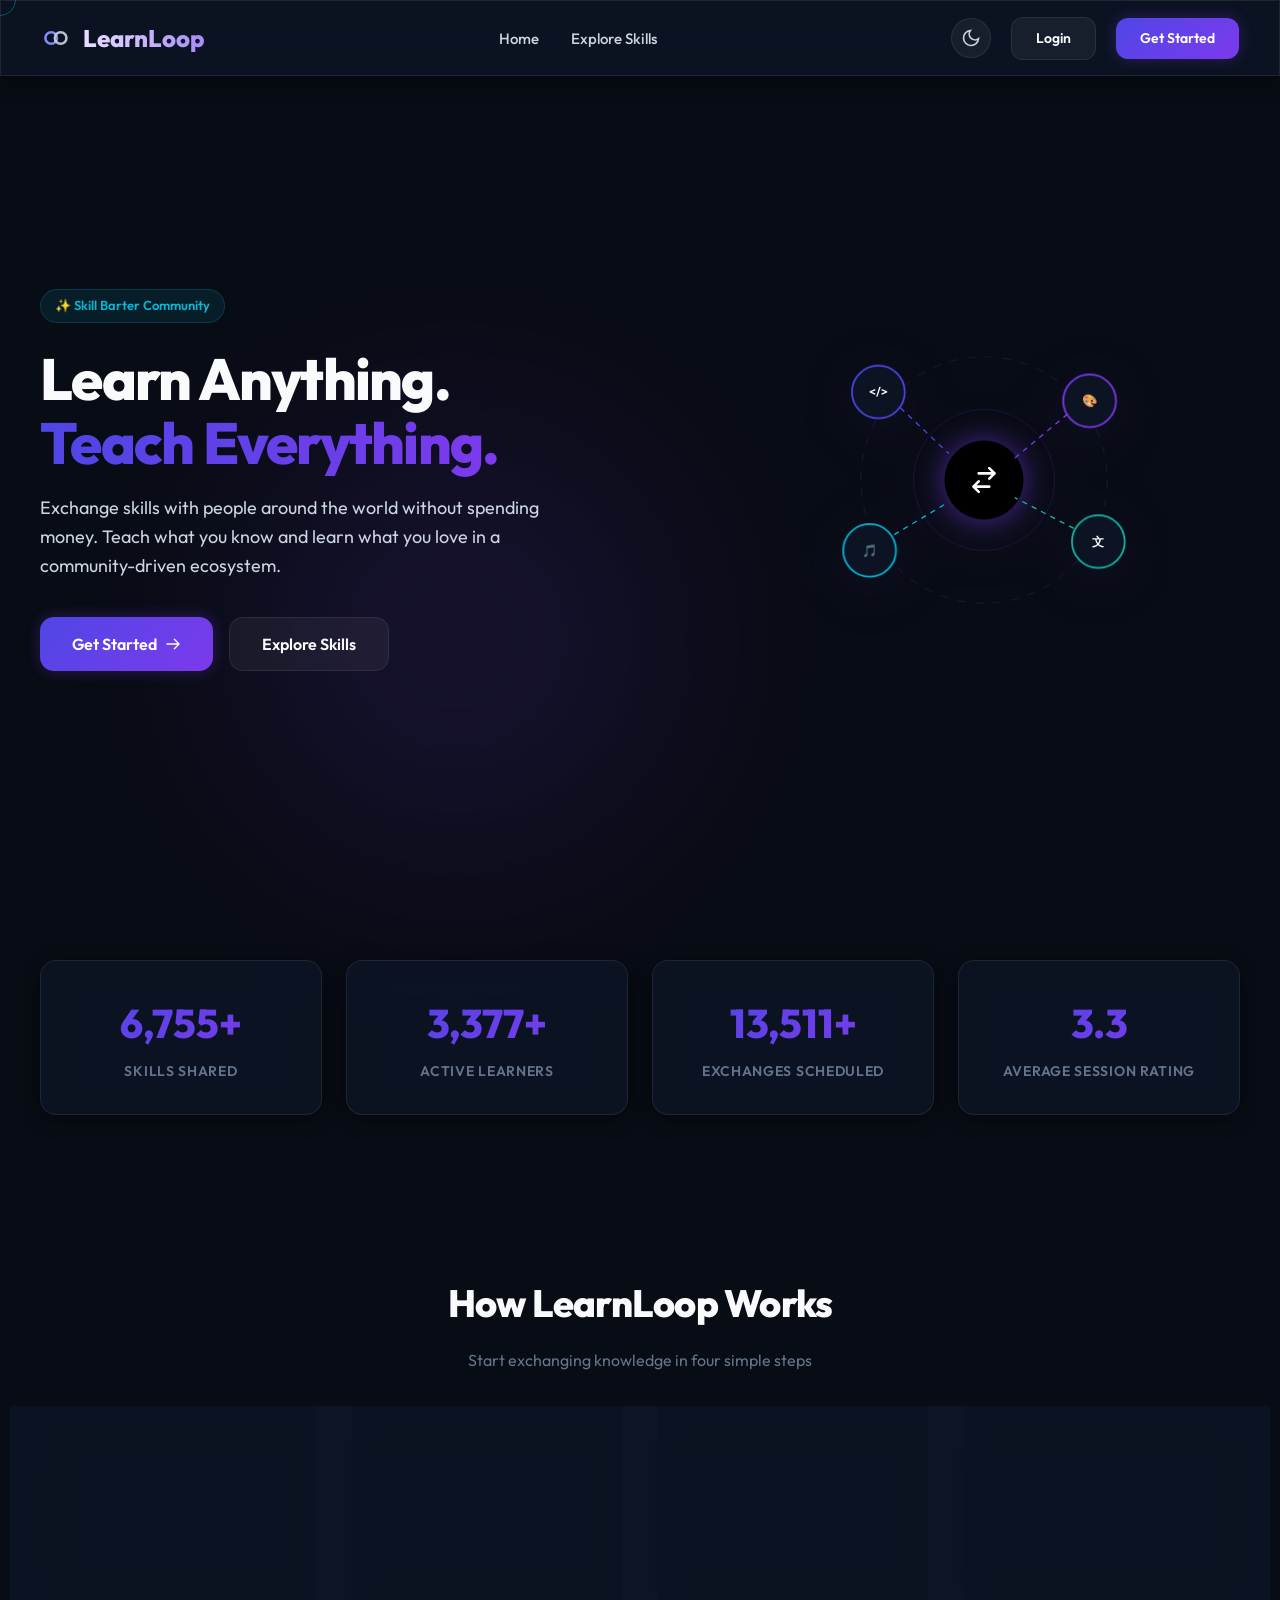
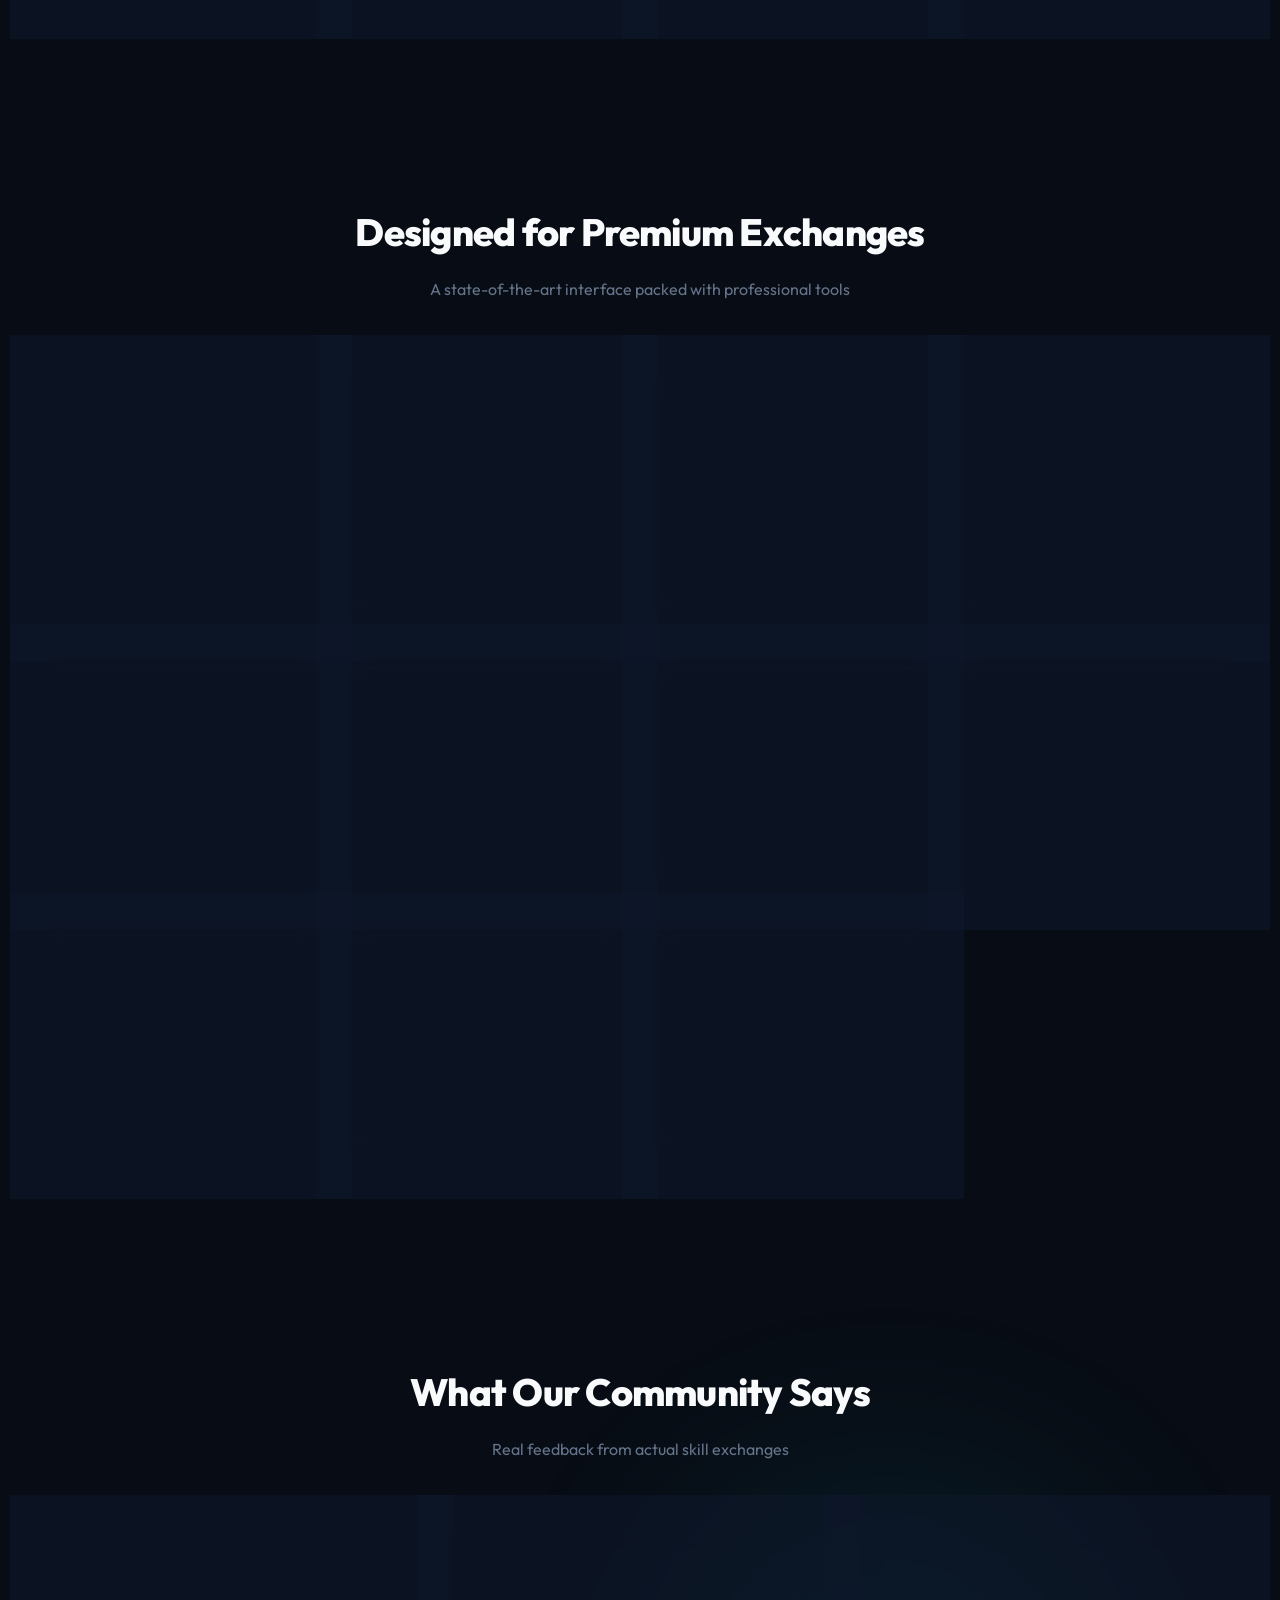
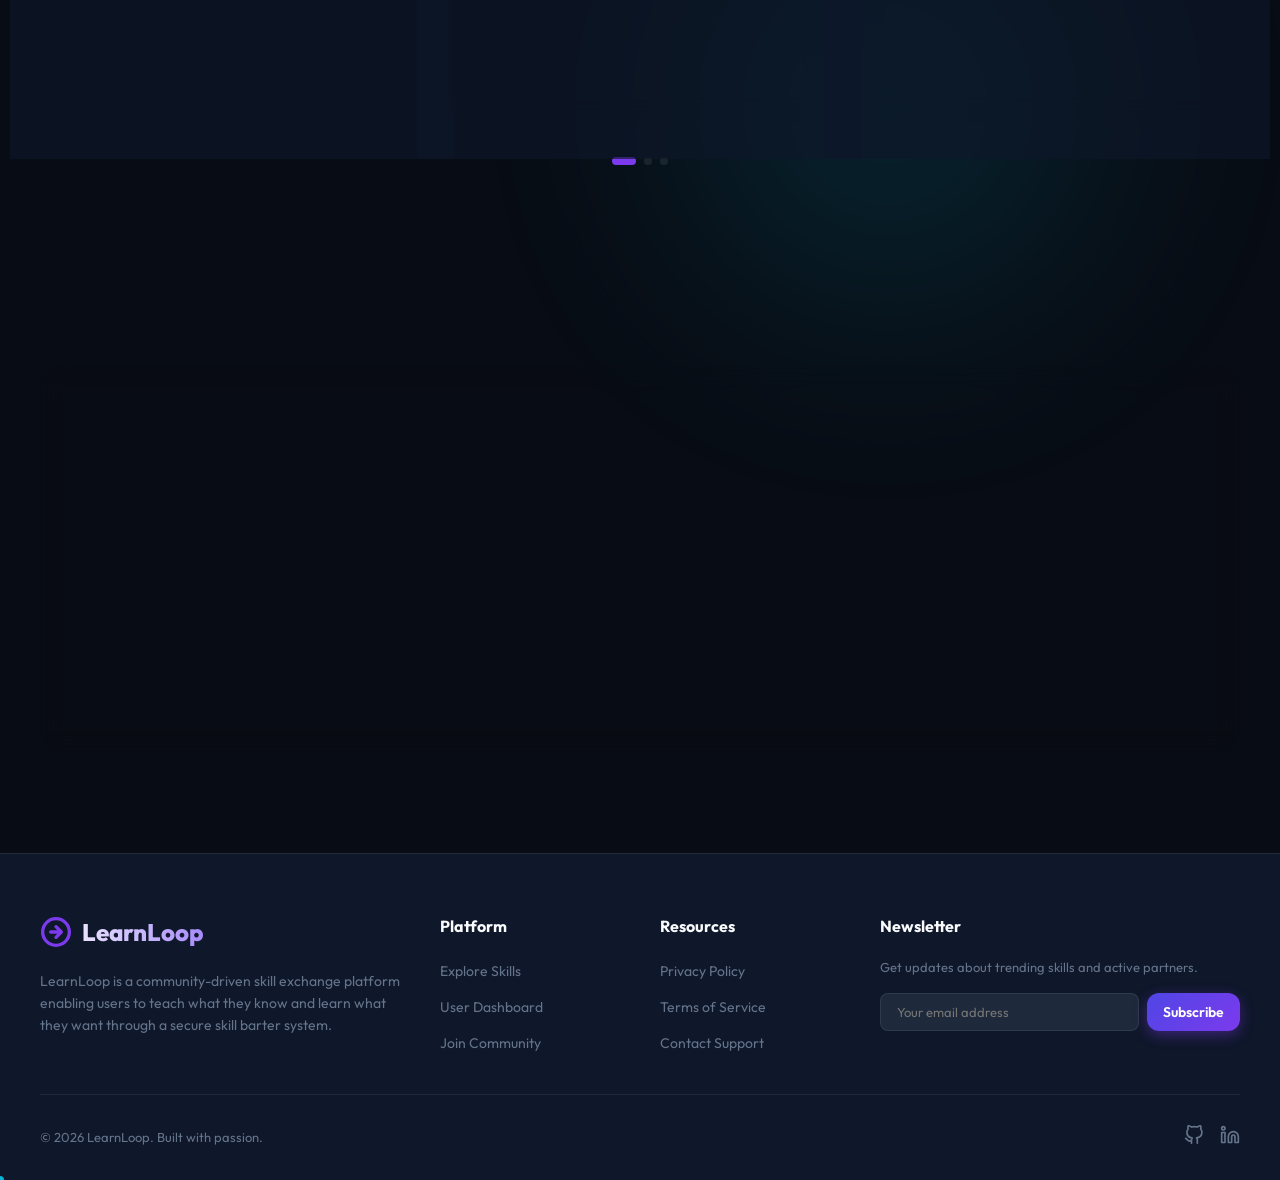
==== frontend/index.html @ 0f459f02 "add feed , theme and change the UI design" ====
<!DOCTYPE html>
<html lang="en" data-theme="dark">

<head>
  <meta charset="UTF-8">
  <meta name="viewport" content="width=device-width, initial-scale=1.0">
  <title>LearnLoop - Learn Anything. Teach Everything.</title>
  <meta name="description"
    content="Exchange skills with people around the world without spending money. Teach what you know and learn what you love.">
  <link rel="stylesheet" href="css/global.css">
  <link rel="stylesheet" href="css/landing.css">
</head>

<body>

  <!-- Premium Loader Screen -->
  <div id="loader-screen">
    <div class="loader-logo">
      <svg viewBox="0 0 44 24" width="56" height="32" fill="none">
        <circle cx="14" cy="12" r="8" stroke="#8b5cf6" stroke-width="3" />
        <circle cx="27" cy="12" r="8" stroke="#94a3b8" stroke-width="3" stroke-opacity="0.8" />
      </svg>
      <span>LearnLoop</span>
    </div>
    <div class="loader-ring"></div>
  </div>

  <!-- Background Blobs -->
  <div class="glowing-blob blob-purple"></div>
  <div class="glowing-blob blob-cyan"></div>

  <!-- Navbar -->
  <div id="navbar-container"></div>

  <!-- Hero Section -->
  <section class="hero-section">
    <div class="hero-container">
      <div class="hero-content">
        <div class="badge-glowing">✨ Skill Barter Community</div>
        <h1 class="hero-title">Learn Anything.<br><span class="gradient-text">Teach Everything.</span></h1>
        <p class="hero-subtitle">Exchange skills with people around the world without spending money. Teach what you
          know and learn what you love in a community-driven ecosystem.</p>
        <div class="hero-buttons">
          <a href="register.html" class="btn btn-primary btn-glow btn-lg">Get Started <svg width="16" height="16"
              fill="none" stroke="currentColor" stroke-width="2" viewBox="0 0 24 24">
              <path stroke-linecap="round" stroke-linejoin="round" d="M14 5l7 7m0 0l-7 7m7-7H3" />
            </svg></a>
          <a href="explore.html" class="btn btn-secondary btn-lg">Explore Skills</a>
        </div>
      </div>

      <!-- Right Side SVG Illustration -->
      <div class="hero-illustration">
        <svg viewBox="0 0 500 400" width="100%" height="100%" class="skills-exchange-svg">
          <!-- Background grids and glows -->
          <circle cx="250" cy="200" r="140" fill="none" stroke="var(--border-color)" stroke-dasharray="10, 10" />
          <circle cx="250" cy="200" r="80" fill="none" stroke="rgba(124, 58, 237, 0.2)" />

          <!-- Skill Nodes floating -->
          <g class="float-node node-code">
            <circle cx="130" cy="100" r="30" fill="var(--glass-bg)" stroke="var(--indigo)" stroke-width="2"
              class="glass" />
            <text x="130" y="105" font-family="Outfit" font-size="14" fill="var(--text-primary)" text-anchor="middle"
              font-weight="600">&lt;/&gt;</text>
          </g>

          <g class="float-node node-art" style="animation-delay: 1.5s;">
            <circle cx="370" cy="110" r="30" fill="var(--glass-bg)" stroke="var(--purple)" stroke-width="2"
              class="glass" />
            <text x="370" y="115" font-family="Outfit" font-size="14" fill="var(--text-primary)" text-anchor="middle"
              font-weight="600">🎨</text>
          </g>

          <g class="float-node node-music" style="animation-delay: 3s;">
            <circle cx="120" cy="280" r="30" fill="var(--glass-bg)" stroke="var(--cyan)" stroke-width="2"
              class="glass" />
            <text x="120" y="285" font-family="Outfit" font-size="14" fill="var(--text-primary)" text-anchor="middle"
              font-weight="600">🎵</text>
          </g>

          <g class="float-node node-lang" style="animation-delay: 4.5s;">
            <circle cx="380" cy="270" r="30" fill="var(--glass-bg)" stroke="var(--teal)" stroke-width="2"
              class="glass" />
            <text x="380" y="275" font-family="Outfit" font-size="14" fill="var(--text-primary)" text-anchor="middle"
              font-weight="600">文</text>
          </g>

          <!-- Core connection center -->
          <g class="center-core">
            <circle cx="250" cy="200" r="45" fill="var(--grad-primary)" />
            <svg x="232" y="182" width="36" height="36" fill="none" stroke="#fff" stroke-width="2" viewBox="0 0 24 24">
              <path stroke-linecap="round" stroke-linejoin="round"
                d="M8 7h12m0 0l-4-4m4 4l-4 4m0 6H4m0 0l4 4m-4-4l4-4" />
            </svg>
          </g>

          <!-- Connecting animated dash beams -->
          <path d="M155 118 L210 170" stroke="var(--indigo)" stroke-width="1.5" stroke-dasharray="5,5"
            class="dash-beam" />
          <path d="M345 125 L285 175" stroke="var(--purple)" stroke-width="1.5" stroke-dasharray="5,5"
            class="dash-beam" />
          <path d="M148 262 L210 225" stroke="var(--cyan)" stroke-width="1.5" stroke-dasharray="5,5"
            class="dash-beam" />
          <path d="M352 255 L285 220" stroke="var(--teal)" stroke-width="1.5" stroke-dasharray="5,5"
            class="dash-beam" />
        </svg>
      </div>
    </div>
  </section>

  <!-- Statistics Counters -->
  <section class="stats-section">
    <div class="stats-grid">
      <div class="stat-card glass-card">
        <h3 class="stat-number" data-target="10000">0</h3>
        <p class="stat-label">Skills Shared</p>
      </div>
      <div class="stat-card glass-card">
        <h3 class="stat-number" data-target="5000">0</h3>
        <p class="stat-label">Active Learners</p>
      </div>
      <div class="stat-card glass-card">
        <h3 class="stat-number" data-target="20000">0</h3>
        <p class="stat-label">Exchanges Scheduled</p>
      </div>
      <div class="stat-card glass-card">
        <h3 class="stat-number" data-target="4.9" data-decimal="true">0.0</h3>
        <p class="stat-label">Average Session Rating</p>
      </div>
    </div>
  </section>

  <!-- How It Works Section -->
  <section class="how-it-works">
    <div class="section-header">
      <h2 class="section-title">How LearnLoop Works</h2>
      <p class="section-subtitle">Start exchanging knowledge in four simple steps</p>
    </div>
    <div class="steps-grid">
      <div class="step-card glass-card" style="--i:1">
        <div class="step-num">01</div>
        <h4>Create Profile</h4>
        <p>Sign up, choose your timezone, and set up your personal learning identity card.</p>
      </div>
      <div class="step-card glass-card" style="--i:2">
        <div class="step-num">02</div>
        <h4>Add Skills</h4>
        <p>List skills you are comfortable teaching, and select topics you are excited to learn.</p>
      </div>
      <div class="step-card glass-card" style="--i:3">
        <div class="step-num">03</div>
        <h4>Find Matches</h4>
        <p>Our smart compatibility engine matches you with partners seeking mutual barter exchange.</p>
      </div>
      <div class="step-card glass-card" style="--i:4">
        <div class="step-num">04</div>
        <h4>Exchange Knowledge</h4>
        <p>Schedule dates, chat directly in the workspace, and grow your skills together.</p>
      </div>
    </div>
  </section>

  <!-- Features Grid Section -->
  <section class="features-section">
    <div class="section-header">
      <h2 class="section-title">Designed for Premium Exchanges</h2>
      <p class="section-subtitle">A state-of-the-art interface packed with professional tools</p>
    </div>

    <div class="features-grid">
      <div class="feature-card glass-card">
        <div class="feature-icon" style="background: rgba(79, 70, 229, 0.1); color: var(--indigo);">
          <svg viewBox="0 0 24 24" width="24" height="24" fill="none" stroke="currentColor" stroke-width="2">
            <path d="M12 22s8-4 8-10V5l-8-3-8 3v7c0 6 8 10 8 10z" />
          </svg>
        </div>
        <h3>Secure Authentication</h3>
        <p>Secure logins with strength-meter validation, active guard, and credential checks.</p>
      </div>

      <div class="feature-card glass-card">
        <div class="feature-icon" style="background: rgba(124, 58, 237, 0.1); color: var(--purple);">
          <svg viewBox="0 0 24 24" width="24" height="24" fill="none" stroke="currentColor" stroke-width="2">
            <path d="M12 2v20M17 5H9.5a3.5 3.5 0 0 0 0 7h5a3.5 3.5 0 0 1 0 7H6" />
          </svg>
        </div>
        <h3>Smart Skill Matching</h3>
        <p>Instantly query partners using compatibility score algorithms based on mutual skills.</p>
      </div>

      <div class="feature-card glass-card">
        <div class="feature-icon" style="background: rgba(6, 182, 212, 0.1); color: var(--cyan);">
          <svg viewBox="0 0 24 24" width="24" height="24" fill="none" stroke="currentColor" stroke-width="2">
            <path d="M21 15a2 2 0 0 1-2 2H7l-4 4V5a2 2 0 0 1 2-2h14a2 2 0 0 1 2 2z" />
          </svg>
        </div>
        <h3>Simulated Messaging</h3>
        <p>Exchange advice in real-time with formatting, emoji picker, reactions, and active state indicators.</p>
      </div>

      <div class="feature-card glass-card">
        <div class="feature-icon" style="background: rgba(20, 184, 166, 0.1); color: var(--teal);">
          <svg viewBox="0 0 24 24" width="24" height="24" fill="none" stroke="currentColor" stroke-width="2">
            <path d="M16 21v-2a4 4 0 0 0-4-4H5a4 4 0 0 0-4 4v2" />
            <circle cx="8.5" cy="7" r="4" />
            <path d="M20 8v6M23 11h-6" />
          </svg>
        </div>
        <h3>Exchange Requests</h3>
        <p>Keep track of pending, approved, and rejected exchange cycles via neat progress cards.</p>
      </div>

      <div class="feature-card glass-card">
        <div class="feature-icon" style="background: rgba(239, 68, 68, 0.1); color: #ef4444;">
          <svg viewBox="0 0 24 24" width="24" height="24" fill="none" stroke="currentColor" stroke-width="2">
            <rect x="3" y="4" width="18" height="18" rx="2" ry="2" />
            <line x1="16" y1="2" x2="16" y2="6" />
            <line x1="8" y1="2" x2="8" y2="6" />
            <line x1="3" y1="10" x2="21" y2="10" />
          </svg>
        </div>
        <h3>Session Scheduling</h3>
        <p>Book dates directly inside a beautiful calendar and adjust details on the fly.</p>
      </div>

      <div class="feature-card glass-card">
        <div class="feature-icon" style="background: rgba(245, 158, 11, 0.1); color: #f59e0b;">
          <svg viewBox="0 0 24 24" width="24" height="24" fill="none" stroke="currentColor" stroke-width="2">
            <path d="M18 8A6 6 0 0 0 6 8c0 7-3 9-3 9h18s-3-2-3-9M13.73 21a2 2 0 0 1-3.46 0" />
          </svg>
        </div>
        <h3>Live Notifications</h3>
        <p>Get instant banners for incoming requests, accepted slots, and messaging pings.</p>
      </div>

      <div class="feature-card glass-card">
        <div class="feature-icon" style="background: rgba(16, 185, 129, 0.1); color: #10b981;">
          <svg viewBox="0 0 24 24" width="24" height="24" fill="none" stroke="currentColor" stroke-width="2">
            <path d="M3 3v18h18" />
            <path d="M18.7 8l-5.1 5.2-2.8-2.7L7 14.3" />
          </svg>
        </div>
        <h3>Dashboard Analytics</h3>
        <p>Track learning metrics, count of skills, active chats, and ratings via charts.</p>
      </div>

      <div class="feature-card glass-card">
        <div class="feature-icon" style="background: rgba(236, 72, 153, 0.1); color: #ec4899;">
          <svg viewBox="0 0 24 24" width="24" height="24" fill="none" stroke="currentColor" stroke-width="2">
            <polygon
              points="12 2 15.09 8.26 22 9.27 17 14.14 18.18 21.02 12 17.77 5.82 21.02 7 14.14 2 9.27 8.91 8.26 12 2" />
          </svg>
        </div>
        <h3>Ratings & Reviews</h3>
        <p>Leave feedback post-session to unlock user levels and ensure high standards.</p>
      </div>

      <div class="feature-card glass-card">
        <div class="feature-icon" style="background: rgba(99, 102, 241, 0.1); color: #6366f1;">
          <svg viewBox="0 0 24 24" width="24" height="24" fill="none" stroke="currentColor" stroke-width="2">
            <circle cx="12" cy="12" r="10" />
            <path d="M12 8v4l3 3" />
          </svg>
        </div>
        <h3>Learning History</h3>
        <p>A chronological timeline listing completed transactions, hours taught, and certificates.</p>
      </div>

      <div class="feature-card glass-card">
        <div class="feature-icon" style="background: rgba(139, 92, 246, 0.1); color: #8b5cf6;">
          <svg viewBox="0 0 24 24" width="24" height="24" fill="none" stroke="currentColor" stroke-width="2">
            <path d="M12 2L2 7l10 5 10-5-10-5zM2 17l10 5 10-5M2 12l10 5 10-5" />
          </svg>
        </div>
        <h3>Badges & Achievements</h3>
        <p>Unlock collectible visual medals such as Top Teacher or Skill Master with animations.</p>
      </div>

      <div class="feature-card glass-card">
        <div class="feature-icon" style="background: rgba(6, 182, 212, 0.1); color: var(--cyan);">
          <svg viewBox="0 0 24 24" width="24" height="24" fill="none" stroke="currentColor" stroke-width="2">
            <rect x="2" y="3" width="20" height="14" rx="2" ry="2" />
            <line x1="8" y1="21" x2="16" y2="21" />
            <line x1="12" y1="17" x2="12" y2="21" />
          </svg>
        </div>
        <h3>Responsive Design</h3>
        <p>Fully optimized for smartphones, tablets, and desktops with seamless navigation drawer.</p>
      </div>
    </div>
  </section>

  <!-- Testimonials Carousel Section -->
  <section class="testimonials-section">
    <div class="section-header">
      <h2 class="section-title">What Our Community Says</h2>
      <p class="section-subtitle">Real feedback from actual skill exchanges</p>
    </div>

    <div class="testimonials-container">
      <div class="testimonials-track" id="testimonials-track">
        <!-- Slide 1 -->
        <div class="testimonial-card glass-card">
          <div class="user-info">
            <div class="avatar-static" style="background: linear-gradient(135deg, #EC4899, #8B5CF6);">ER</div>
            <div>
              <h5>Elena Rostova</h5>
              <p>UI/UX Designer</p>
            </div>
            <div class="rating-stars">★★★★★</div>
          </div>
          <p class="feedback-text">"LearnLoop has completely changed how I learn. I was able to teach Figma to three
            developers, and in exchange, one of them helped me set up my first Node.js API!"</p>
        </div>
        <!-- Slide 2 -->
        <div class="testimonial-card glass-card">
          <div class="user-info">
            <div class="avatar-static" style="background: linear-gradient(135deg, #3B82F6, #06B6D4);">KT</div>
            <div>
              <h5>Kai Tanaka</h5>
              <p>Python Developer</p>
            </div>
            <div class="rating-stars">★★★★★</div>
          </div>
          <p class="feedback-text">"The matching score is surprisingly accurate. I found a partner who wanted to learn
            basic data plotting, and she helped me polish my public speaking pitches!"</p>
        </div>
        <!-- Slide 3 -->
        <div class="testimonial-card glass-card">
          <div class="user-info">
            <div class="avatar-static" style="background: linear-gradient(135deg, #10B981, #3B82F6);">SJ</div>
            <div>
              <h5>Sarah Jenkins</h5>
              <p>Communication Specialist</p>
            </div>
            <div class="rating-stars">★★★★★</div>
          </div>
          <p class="feedback-text">"No money, no coins, just straight learning. The scheduling tool makes it simple to
            manage sessions and the interface looks absolutely stunning."</p>
        </div>
      </div>

      <!-- Dots indicator -->
      <div class="carousel-dots" id="carousel-dots">
        <span class="dot active"></span>
        <span class="dot"></span>
        <span class="dot"></span>
      </div>
    </div>
  </section>

  <!-- Call to Action Section -->
  <section class="cta-section">
    <div class="cta-container glass">
      <h2>Start Your Learning Journey Today</h2>
      <p>Join thousands of students, developers, designers, and creators bartering skills for free.</p>
      <div class="cta-buttons">
        <a href="register.html" class="btn btn-primary btn-glow btn-lg">Join Free Now</a>
        <a href="explore.html" class="btn btn-secondary btn-lg">Explore Community</a>
      </div>
    </div>
  </section>

  <!-- Footer -->
  <footer class="footer">
    <div class="footer-grid">
      <div class="footer-brand">
        <a href="index.html" class="logo" style="display: inline-flex;">
          <svg viewBox="0 0 24 24" width="28" height="28" stroke="var(--purple)" stroke-width="2.5" fill="none">
            <circle cx="12" cy="12" r="10" />
            <path d="M8 12h8M12 8l4 4-4 4" stroke-linecap="round" stroke-linejoin="round" />
          </svg>
          <span>LearnLoop</span>
        </a>
        <p>LearnLoop is a community-driven skill exchange platform enabling users to teach what they know and learn what
          they want through a secure skill barter system.</p>
      </div>
      <div class="footer-col">
        <h3>Platform</h3>
        <ul>
          <li><a href="explore.html">Explore Skills</a></li>
          <li><a href="dashboard.html">User Dashboard</a></li>
          <li><a href="register.html">Join Community</a></li>
        </ul>
      </div>
      <div class="footer-col">
        <h3>Resources</h3>
        <ul>
          <li><a href="#">Privacy Policy</a></li>
          <li><a href="#">Terms of Service</a></li>
          <li><a href="#">Contact Support</a></li>
        </ul>
      </div>
      <div class="footer-col">
        <h3>Newsletter</h3>
        <p style="font-size: 13px; color: var(--text-muted);">Get updates about trending skills and active partners.</p>
        <div class="newsletter-form">
          <input type="email" placeholder="Your email address" aria-label="Newsletter email">
          <button class="btn btn-primary" style="padding: 10px 16px;">Subscribe</button>
        </div>
      </div>
    </div>

    <div class="footer-bottom">
      <p>&copy; 2026 LearnLoop. Built with passion.</p>
      <div class="social-links">
        <a href="#" class="social-link" aria-label="GitHub">
          <svg width="20" height="20" fill="none" stroke="currentColor" stroke-width="2" viewBox="0 0 24 24">
            <path
              d="M9 19c-5 1.5-5-2.5-7-3m14 6v-3.87a3.37 3.37 0 00-.94-2.61c3.14-.35 6.44-1.54 6.44-7A5.44 5.44 0 0020 4.77 5.07 5.07 0 0019.91 1S18.73.65 16 2.48a13.38 13.38 0 00-7 0C6.27.65 5.09 1 5.09 1A5.07 5.07 0 005 4.77a5.44 5.44 0 00-1.5 3.78c0 5.42 3.3 6.61 6.44 7A3.37 3.37 0 009 18.13V22"
              stroke-linecap="round" stroke-linejoin="round" />
          </svg>
        </a>
        <a href="#" class="social-link" aria-label="LinkedIn">
          <svg width="20" height="20" fill="none" stroke="currentColor" stroke-width="2" viewBox="0 0 24 24">
            <path d="M16 8a6 6 0 016 6v7h-4v-7a2 2 0 00-2-2 2 2 0 00-2 2v7h-4v-7a6 6 0 016-6zM2 9h4v12H2z"
              stroke-linecap="round" stroke-linejoin="round" />
            <circle cx="4" cy="4" r="2" />
          </svg>
        </a>
      </div>
    </div>
  </footer>

  <script src="js/theme.js"></script>
  <script src="js/landing.js"></script>
</body>

</html>
---- frontend/css/global.css ----
@import url('https://fonts.googleapis.com/css2?family=Outfit:wght@300;400;500;600;700;800&display=swap');

/* CSS Resets & Base Variables */
:root {
  /* Color Palette */
  --indigo: #4F46E5;
  --purple: #7C3AED;
  --cyan: #06B6D4;
  --teal: #14B8A6;
  --white: #ffffff;
  --slate-gray: #64748B;
  
  /* Gradient Combinations */
  --grad-primary: linear-gradient(135deg, var(--indigo) 0%, var(--purple) 100%);
  --grad-cyan-teal: linear-gradient(135deg, var(--cyan) 0%, var(--teal) 100%);
  --grad-glowing: linear-gradient(90deg, var(--indigo), var(--purple), var(--cyan), var(--teal), var(--indigo));
  
  /* Theme-Dependent Variables (Dark Mode Default) */
  --bg-primary: #080c14;
  --bg-secondary: #0f172a;
  --bg-tertiary: #1e293b;
  --text-primary: #f8fafc;
  --text-secondary: #cbd5e1;
  --text-muted: #64748b;
  --border-color: rgba(255, 255, 255, 0.08);
  --glass-bg: rgba(15, 23, 42, 0.65);
  --glass-border: rgba(255, 255, 255, 0.08);
  --glass-shadow: rgba(0, 0, 0, 0.5);
  --card-glow: 0px 4px 20px rgba(124, 58, 237, 0.15);
  --shadow-sm: 0 2px 8px rgba(0, 0, 0, 0.2);
  --shadow-md: 0 4px 20px rgba(0, 0, 0, 0.4);
  --shadow-lg: 0 10px 30px rgba(0, 0, 0, 0.6);
  --input-bg: rgba(15, 23, 42, 0.8);
  
  --logo-purple: #818cf8;
  --logo-grey: #cbd5e1;
  
  --font-sans: 'Outfit', sans-serif;
  --navbar-height: 76px;
  --sidebar-width: 260px;
}

[data-theme="light"] {
  --bg-primary: #f8fafc;
  --bg-secondary: #ffffff;
  --bg-tertiary: #f1f5f9;
  --text-primary: #0f172a;
  --text-secondary: #475569;
  --text-muted: #94a3b8;
  --border-color: rgba(0, 0, 0, 0.08);
  --glass-bg: rgba(255, 255, 255, 0.7);
  --glass-border: rgba(0, 0, 0, 0.06);
  --glass-shadow: rgba(148, 163, 184, 0.1);
  --card-glow: 0px 4px 20px rgba(79, 70, 229, 0.08);
  --shadow-sm: 0 2px 8px rgba(148, 163, 184, 0.08);
  --shadow-md: 0 4px 20px rgba(148, 163, 184, 0.12);
  --shadow-lg: 0 10px 30px rgba(148, 163, 184, 0.15);
  --input-bg: rgba(255, 255, 255, 0.9);
  
  --logo-purple: #4f46e5;
  --logo-grey: #334155;
}

/* Animations */
@keyframes fadeIn {
  from { opacity: 0; }
  to { opacity: 1; }
}

@keyframes slideUp {
  from { opacity: 0; transform: translateY(30px); }
  to { opacity: 1; transform: translateY(0); }
}

@keyframes slideDown {
  from { opacity: 0; transform: translateY(-20px); }
  to { opacity: 1; transform: translateY(0); }
}

@keyframes scaleUp {
  from { opacity: 0; transform: scale(0.95); }
  to { opacity: 1; transform: scale(1); }
}

@keyframes float {
  0% { transform: translateY(0px); }
  50% { transform: translateY(-10px); }
  100% { transform: translateY(0px); }
}

@keyframes pulseGlow {
  0% { box-shadow: 0 0 10px rgba(124, 58, 237, 0.2); }
  50% { box-shadow: 0 0 25px rgba(124, 58, 237, 0.4); }
  100% { box-shadow: 0 0 10px rgba(124, 58, 237, 0.2); }
}

@keyframes gradientPan {
  0% { background-position: 0% 50%; }
  50% { background-position: 100% 50%; }
  100% { background-position: 0% 50%; }
}

@keyframes ringRotate {
  from { transform: rotate(0deg); }
  to { transform: rotate(360deg); }
}

@keyframes shimmer {
  0% { background-position: -200% 0; }
  100% { background-position: 200% 0; }
}

/* General Layout Setup */
* {
  margin: 0;
  padding: 0;
  box-sizing: border-box;
  font-family: var(--font-sans);
}

html {
  scroll-behavior: smooth;
  overflow-x: hidden;
}

body {
  background-color: var(--bg-primary);
  color: var(--text-primary);
  transition: background-color 0.4s ease, color 0.4s ease;
  min-height: 100vh;
  position: relative;
  line-height: 1.5;
}

/* Custom Scrollbar */
::-webkit-scrollbar {
  width: 8px;
  height: 8px;
}
::-webkit-scrollbar-track {
  background: var(--bg-primary);
}
::-webkit-scrollbar-thumb {
  background: var(--bg-tertiary);
  border-radius: 10px;
  border: 2px solid var(--bg-primary);
}
::-webkit-scrollbar-thumb:hover {
  background: var(--purple);
}

/* Glassmorphism Class utilities */
.glass {
  background: var(--glass-bg);
  backdrop-filter: blur(14px);
  -webkit-backdrop-filter: blur(14px);
  border: 1px solid var(--glass-border);
  box-shadow: var(--shadow-md);
}

.glass-card {
  background: var(--glass-bg);
  backdrop-filter: blur(14px);
  -webkit-backdrop-filter: blur(14px);
  border: 1px solid var(--glass-border);
  box-shadow: var(--shadow-md);
  border-radius: 16px;
  padding: 24px;
  transition: transform 0.3s ease, border-color 0.3s ease, box-shadow 0.3s ease;
}

.glass-card:hover {
  transform: translateY(-5px);
  border-color: rgba(124, 58, 237, 0.3);
  box-shadow: var(--card-glow);
}

/* Custom Cursor */
#custom-cursor {
  width: 8px;
  height: 8px;
  background-color: var(--cyan);
  border-radius: 50%;
  position: fixed;
  pointer-events: none;
  z-index: 9999;
  transform: translate(-50%, -50%);
  transition: width 0.2s, height 0.2s, background-color 0.2s;
}

#custom-cursor-ring {
  width: 32px;
  height: 32px;
  border: 1.5px solid rgba(6, 182, 212, 0.4);
  border-radius: 50%;
  position: fixed;
  pointer-events: none;
  z-index: 9998;
  transform: translate(-50%, -50%);
  transition: transform 0.08s cubic-bezier(0.1, 0.8, 0.3, 1), border-color 0.3s, width 0.2s, height 0.2s;
}

/* Hide custom cursor on mobile */
@media (max-width: 1024px) {
  #custom-cursor, #custom-cursor-ring {
    display: none !important;
  }
}

/* Scroll Progress Bar */
#scroll-progress {
  position: fixed;
  top: 0;
  left: 0;
  width: 0%;
  height: 4px;
  background: linear-gradient(90deg, var(--indigo), var(--purple), var(--cyan));
  z-index: 10000;
  transition: width 0.1s ease-out;
}

/* Header & Navigation */
.navbar {
  position: fixed;
  top: 0;
  left: 0;
  width: 100%;
  height: var(--navbar-height);
  display: flex;
  justify-content: space-between;
  align-items: center;
  padding: 0 40px;
  z-index: 900;
  transition: padding 0.3s ease, background-color 0.3s ease;
}

.navbar.scrolled {
  background: var(--glass-bg);
  backdrop-filter: blur(12px);
  -webkit-backdrop-filter: blur(12px);
  border-bottom: 1px solid var(--glass-border);
  height: 70px;
}

.logo {
  display: flex;
  align-items: center;
  gap: 10px;
  font-size: 24px;
  font-weight: 800;
  text-decoration: none;
  background: linear-gradient(90deg, #fff 0%, #a78bfa 100%);
  -webkit-background-clip: text;
  -webkit-text-fill-color: transparent;
  transition: transform 0.3s ease;
}

[data-theme="light"] .logo {
  background: linear-gradient(90deg, var(--indigo) 0%, var(--purple) 100%);
  -webkit-background-clip: text;
  -webkit-text-fill-color: transparent;
}

.logo svg {
  width: 32px;
  height: 32px;
}

.logo:hover {
  transform: scale(1.03);
}

.nav-links {
  display: flex;
  gap: 32px;
  list-style: none;
  align-items: center;
}

.nav-link {
  color: var(--text-secondary);
  text-decoration: none;
  font-weight: 500;
  font-size: 15px;
  transition: color 0.3s, transform 0.3s;
  position: relative;
  padding: 6px 0;
}

.nav-link::after {
  content: '';
  position: absolute;
  bottom: 0;
  left: 0;
  width: 0;
  height: 2px;
  background: var(--grad-primary);
  transition: width 0.3s;
}

.nav-link:hover {
  color: var(--text-primary);
}

.nav-link:hover::after {
  width: 100%;
}

.nav-actions {
  display: flex;
  align-items: center;
  gap: 20px;
}

/* Buttons */
.btn {
  display: inline-flex;
  align-items: center;
  justify-content: center;
  padding: 10px 24px;
  border-radius: 12px;
  font-size: 14px;
  font-weight: 600;
  cursor: pointer;
  transition: transform 0.2s ease, box-shadow 0.2s ease, background 0.3s ease;
  text-decoration: none;
  border: none;
  gap: 8px;
}

.btn:active {
  transform: scale(0.97);
}

.btn-primary {
  background: var(--grad-primary);
  color: var(--white);
  box-shadow: 0 4px 14px rgba(124, 58, 237, 0.4);
}

.btn-primary:hover {
  box-shadow: 0 6px 20px rgba(124, 58, 237, 0.6);
  transform: translateY(-2px);
}

.btn-secondary {
  background: rgba(255, 255, 255, 0.05);
  color: var(--text-primary);
  border: 1px solid var(--border-color);
}

.btn-secondary:hover {
  background: rgba(255, 255, 255, 0.1);
  transform: translateY(-2px);
}

[data-theme="light"] .btn-secondary {
  background: rgba(0, 0, 0, 0.03);
  border: 1px solid var(--border-color);
}
[data-theme="light"] .btn-secondary:hover {
  background: rgba(0, 0, 0, 0.06);
}

.btn-glow {
  background: var(--grad-primary);
  color: var(--white);
  position: relative;
  overflow: hidden;
  box-shadow: 0 0 15px rgba(124, 58, 237, 0.3);
}

.btn-glow::before {
  content: '';
  position: absolute;
  top: 0;
  left: -100%;
  width: 100%;
  height: 100%;
  background: linear-gradient(90deg, transparent, rgba(255, 255, 255, 0.2), transparent);
  transition: 0.5s;
}

.btn-glow:hover::before {
  left: 100%;
}

.btn-icon {
  width: 40px;
  height: 40px;
  border-radius: 50%;
  padding: 0;
  display: inline-flex;
  align-items: center;
  justify-content: center;
  color: var(--text-secondary);
  background: rgba(255, 255, 255, 0.05);
  border: 1px solid var(--border-color);
  cursor: pointer;
  transition: all 0.3s ease;
}

.btn-icon:hover {
  background: rgba(255, 255, 255, 0.1);
  color: var(--text-primary);
  transform: scale(1.05);
}

[data-theme="light"] .btn-icon {
  background: rgba(0, 0, 0, 0.03);
}
[data-theme="light"] .btn-icon:hover {
  background: rgba(0, 0, 0, 0.08);
}

/* User Menu & Notifications Trigger */
.user-menu-wrapper {
  position: relative;
  display: flex;
  align-items: center;
  gap: 16px;
}

.notification-bell {
  position: relative;
}

.bell-badge {
  position: absolute;
  top: 0;
  right: 0;
  width: 10px;
  height: 10px;
  background-color: var(--cyan);
  border-radius: 50%;
  border: 2px solid var(--bg-secondary);
  animation: pulseGlow 1.5s infinite;
}

.avatar-trigger {
  width: 40px;
  height: 40px;
  border-radius: 50%;
  cursor: pointer;
  border: 2px solid var(--purple);
  transition: transform 0.3s ease;
  overflow: hidden;
  display: flex;
  align-items: center;
  justify-content: center;
}

.avatar-trigger:hover {
  transform: scale(1.1);
}

.avatar-trigger svg, .avatar-trigger img {
  width: 100%;
  height: 100%;
  border-radius: 50%;
  object-fit: cover;
  display: block;
}

.sidebar-user-avatar {
  width: 42px;
  height: 42px;
  border-radius: 50%;
  border: 2px solid var(--cyan);
  overflow: hidden;
  display: flex;
  align-items: center;
  justify-content: center;
  flex-shrink: 0;
}

.sidebar-user-avatar svg, .sidebar-user-avatar img {
  width: 100%;
  height: 100%;
  border-radius: 50%;
  object-fit: cover;
  display: block;
}

/* Dropdowns (Notifications & User Settings) */
.dropdown-menu {
  position: absolute;
  top: 55px;
  right: 0;
  width: 220px;
  border-radius: 12px;
  padding: 8px 0;
  display: none;
  animation: slideDown 0.3s cubic-bezier(0.1, 0.8, 0.3, 1) forwards;
  z-index: 1000;
}

.dropdown-menu.active {
  display: block;
}

.dropdown-item {
  display: flex;
  align-items: center;
  gap: 12px;
  padding: 12px 16px;
  color: var(--text-secondary);
  text-decoration: none;
  font-size: 14px;
  transition: background-color 0.2s, color 0.2s;
  cursor: pointer;
}

.dropdown-item:hover {
  background-color: rgba(255, 255, 255, 0.05);
  color: var(--text-primary);
}

[data-theme="light"] .dropdown-item:hover {
  background-color: rgba(0, 0, 0, 0.03);
}

.dropdown-divider {
  height: 1px;
  background: var(--border-color);
  margin: 6px 0;
}

.dropdown-header {
  padding: 8px 16px;
  font-size: 12px;
  font-weight: 700;
  color: var(--text-muted);
  text-transform: uppercase;
  letter-spacing: 0.05em;
}

/* Notification Dropdown specifically */
.notification-dropdown {
  width: 320px;
  max-height: 400px;
  overflow-y: auto;
}

.notif-item {
  display: flex;
  gap: 12px;
  padding: 12px 16px;
  border-bottom: 1px solid var(--border-color);
  transition: background 0.3s;
}

.notif-item.unread {
  background: rgba(124, 58, 237, 0.05);
}

.notif-item:hover {
  background: rgba(255, 255, 255, 0.03);
}

.notif-icon {
  width: 32px;
  height: 32px;
  border-radius: 50%;
  background: rgba(124, 58, 237, 0.1);
  color: var(--purple);
  display: flex;
  align-items: center;
  justify-content: center;
  flex-shrink: 0;
}

.notif-content {
  flex-grow: 1;
}

.notif-text {
  font-size: 13px;
  color: var(--text-primary);
}

.notif-time {
  font-size: 11px;
  color: var(--text-muted);
  margin-top: 4px;
}

/* Sidebar structure for Logged-In Pages */
.dashboard-layout {
  display: flex;
  min-height: 100vh;
  padding-top: 0;
}

.sidebar {
  width: var(--sidebar-width);
  height: 100vh;
  position: fixed;
  top: 0;
  left: 0;
  z-index: 850;
  display: flex;
  flex-direction: column;
  padding: 24px 16px;
  border-right: 1px solid var(--border-color);
  background: var(--bg-secondary);
}

.sidebar-logo {
  display: flex;
  align-items: center;
  gap: 10px;
  font-size: 20px;
  font-weight: 800;
  text-decoration: none;
  background: linear-gradient(90deg, #fff 0%, #a78bfa 100%);
  -webkit-background-clip: text;
  -webkit-text-fill-color: transparent;
  padding: 0 8px;
  margin-bottom: 32px;
}

[data-theme="light"] .sidebar-logo {
  background: linear-gradient(90deg, var(--indigo) 0%, var(--purple) 100%);
  -webkit-background-clip: text;
  -webkit-text-fill-color: transparent;
}

.sidebar-logo svg {
  width: 28px;
  height: 28px;
}

.sidebar-menu {
  list-style: none;
  display: flex;
  flex-direction: column;
  gap: 8px;
  flex-grow: 1;
}

.sidebar-item a {
  display: flex;
  align-items: center;
  gap: 16px;
  padding: 12px 16px;
  color: var(--text-secondary);
  text-decoration: none;
  font-size: 15px;
  font-weight: 500;
  border-radius: 12px;
  transition: all 0.3s ease;
}

.sidebar-item a svg {
  width: 20px;
  height: 20px;
  transition: transform 0.3s;
}

.sidebar-item:hover a svg {
  transform: translateX(2px);
}

.sidebar-item.active a {
  background: var(--grad-primary);
  color: var(--white);
  box-shadow: 0 4px 12px rgba(124, 58, 237, 0.25);
}

.sidebar-item:not(.active) a:hover {
  background: rgba(255, 255, 255, 0.05);
  color: var(--text-primary);
}

[data-theme="light"] .sidebar-item:not(.active) a:hover {
  background: rgba(0, 0, 0, 0.03);
}

.sidebar-footer {
  border-top: 1px solid var(--border-color);
  padding-top: 16px;
  display: flex;
  align-items: center;
  justify-content: space-between;
}

.sidebar-user {
  display: flex;
  align-items: center;
  gap: 12px;
  overflow: hidden;
}

.sidebar-user img {
  width: 36px;
  height: 36px;
  border-radius: 50%;
  object-fit: cover;
  border: 1.5px solid var(--cyan);
}

.sidebar-user-info {
  display: flex;
  flex-direction: column;
  overflow: hidden;
}

.sidebar-user-name {
  font-size: 14px;
  font-weight: 600;
  color: var(--text-primary);
  white-space: nowrap;
  overflow: hidden;
  text-overflow: ellipsis;
}

.sidebar-user-role {
  font-size: 11px;
  color: var(--text-muted);
}

/* Page Container styling */
.main-content {
  margin-left: var(--sidebar-width);
  flex-grow: 1;
  padding: 40px;
  min-height: 100vh;
  position: relative;
  transition: margin-left 0.3s ease;
}

.page-header {
  display: flex;
  justify-content: space-between;
  align-items: center;
  margin-bottom: 32px;
  animation: slideUp 0.6s cubic-bezier(0.1, 0.8, 0.3, 1);
}

.page-title h1 {
  font-size: 32px;
  font-weight: 800;
  letter-spacing: -0.02em;
  background: linear-gradient(90deg, var(--white), var(--text-secondary));
  -webkit-background-clip: text;
  -webkit-text-fill-color: transparent;
}
[data-theme="light"] .page-title h1 {
  background: linear-gradient(90deg, var(--text-primary), var(--slate-gray));
  -webkit-background-clip: text;
  -webkit-text-fill-color: transparent;
}

.page-title p {
  color: var(--text-muted);
  font-size: 14px;
  margin-top: 4px;
}

/* Floating Blobs (Futuristic background highlights) */
.glowing-blob {
  position: absolute;
  width: 400px;
  height: 400px;
  border-radius: 50%;
  filter: blur(120px);
  z-index: -1;
  opacity: 0.15;
  pointer-events: none;
  transition: opacity 0.5s ease;
}

[data-theme="light"] .glowing-blob {
  opacity: 0.06;
}

.blob-purple {
  background: var(--purple);
  top: 10%;
  left: 20%;
}

.blob-cyan {
  background: var(--cyan);
  bottom: 20%;
  right: 15%;
}

/* Custom Toast Alerts */
#toast-container {
  position: fixed;
  bottom: 32px;
  right: 32px;
  display: flex;
  flex-direction: column;
  gap: 12px;
  z-index: 9999;
}

.toast {
  display: flex;
  align-items: center;
  gap: 16px;
  padding: 16px 24px;
  border-radius: 12px;
  color: var(--text-primary);
  font-size: 14px;
  font-weight: 500;
  min-width: 300px;
  box-shadow: var(--shadow-lg);
  animation: slideUp 0.3s cubic-bezier(0.1, 0.8, 0.3, 1) forwards;
  position: relative;
  overflow: hidden;
}

.toast::before {
  content: '';
  position: absolute;
  left: 0;
  top: 0;
  height: 100%;
  width: 4px;
}

.toast-success {
  background: rgba(16, 185, 129, 0.15);
  border: 1px solid rgba(16, 185, 129, 0.2);
}
.toast-success::before {
  background: #10b981;
}

.toast-error {
  background: rgba(239, 68, 68, 0.15);
  border: 1px solid rgba(239, 68, 68, 0.2);
}
.toast-error::before {
  background: #ef4444;
}

.toast-info {
  background: rgba(6, 182, 212, 0.15);
  border: 1px solid rgba(6, 182, 212, 0.2);
}
.toast-info::before {
  background: var(--cyan);
}

.toast-close {
  margin-left: auto;
  cursor: pointer;
  color: var(--text-muted);
  transition: color 0.2s;
}

.toast-close:hover {
  color: var(--text-primary);
}

/* Modals */
.modal-overlay {
  position: fixed;
  top: 0;
  left: 0;
  width: 100%;
  height: 100%;
  background: rgba(0, 0, 0, 0.65);
  backdrop-filter: blur(8px);
  display: none;
  align-items: center;
  justify-content: center;
  z-index: 1500;
  opacity: 0;
  transition: opacity 0.3s ease;
}

.modal-overlay.active {
  display: flex;
  opacity: 1;
}

.modal-container {
  width: 100%;
  max-width: 500px;
  transform: scale(0.9);
  transition: transform 0.3s cubic-bezier(0.1, 0.8, 0.3, 1);
}

.modal-overlay.active .modal-container {
  transform: scale(1);
}

.modal-content {
  border-radius: 20px;
  overflow: hidden;
}

.modal-header {
  display: flex;
  justify-content: space-between;
  align-items: center;
  padding: 20px 24px;
  border-bottom: 1px solid var(--border-color);
}

.modal-title {
  font-size: 20px;
  font-weight: 700;
}

.modal-close {
  cursor: pointer;
  color: var(--text-muted);
  transition: color 0.2s;
}

.modal-close:hover {
  color: var(--text-primary);
}

.modal-body {
  padding: 24px;
  max-height: 70vh;
  overflow-y: auto;
}

.modal-footer {
  display: flex;
  justify-content: flex-end;
  gap: 12px;
  padding: 16px 24px;
  border-top: 1px solid var(--border-color);
}

/* Form Styles */
.form-group {
  margin-bottom: 20px;
  position: relative;
}

.form-label {
  display: block;
  font-size: 13px;
  font-weight: 600;
  color: var(--text-secondary);
  margin-bottom: 8px;
}

.form-control {
  width: 100%;
  padding: 12px 16px;
  background: var(--input-bg);
  border: 1px solid var(--border-color);
  border-radius: 12px;
  color: var(--text-primary);
  font-size: 14px;
  outline: none;
  transition: border-color 0.3s, box-shadow 0.3s;
}

.form-control:focus {
  border-color: var(--purple);
  box-shadow: 0 0 0 2px rgba(124, 58, 237, 0.2);
}

.form-control::placeholder {
  color: var(--text-muted);
}

/* Floating Action Button / Back to Top */
#back-to-top {
  position: fixed;
  bottom: 32px;
  right: 32px;
  z-index: 800;
  display: flex;
  opacity: 0;
  transform: translateY(10px);
  transition: opacity 0.3s, transform 0.3s, background-color 0.3s;
}

#back-to-top.visible {
  opacity: 1;
  transform: translateY(0);
}

/* General Footer styling for outer pages */
.footer {
  border-top: 1px solid var(--border-color);
  padding: 60px 40px 30px;
  background: var(--bg-secondary);
  position: relative;
}

.footer-grid {
  max-width: 1200px;
  margin: 0 auto;
  display: grid;
  grid-template-columns: 2fr 1fr 1fr 2fr;
  gap: 40px;
  margin-bottom: 40px;
}

.footer-brand p {
  color: var(--text-muted);
  font-size: 14px;
  margin-top: 16px;
  line-height: 1.6;
}

.footer-col h3 {
  font-size: 16px;
  font-weight: 700;
  margin-bottom: 20px;
  color: var(--text-primary);
}

.footer-col ul {
  list-style: none;
  display: flex;
  flex-direction: column;
  gap: 12px;
}

.footer-col ul a {
  color: var(--text-muted);
  text-decoration: none;
  font-size: 14px;
  transition: color 0.3s;
}

.footer-col ul a:hover {
  color: var(--purple);
}

.newsletter-form {
  display: flex;
  gap: 8px;
  margin-top: 16px;
}

.newsletter-form input {
  flex-grow: 1;
  background: var(--bg-tertiary);
  border: 1px solid var(--border-color);
  border-radius: 8px;
  padding: 10px 16px;
  color: var(--text-primary);
  font-size: 13px;
  outline: none;
}

.newsletter-form input:focus {
  border-color: var(--purple);
}

.footer-bottom {
  max-width: 1200px;
  margin: 0 auto;
  display: flex;
  justify-content: space-between;
  align-items: center;
  border-top: 1px solid var(--border-color);
  padding-top: 30px;
  color: var(--text-muted);
  font-size: 13px;
}

.social-links {
  display: flex;
  gap: 16px;
}

.social-link {
  color: var(--text-muted);
  transition: color 0.3s, transform 0.3s;
}

.social-link:hover {
  color: var(--cyan);
  transform: translateY(-2px);
}

/* Loading Skeleton CSS */
.skeleton {
  background: linear-gradient(90deg, var(--bg-tertiary) 25%, var(--border-color) 50%, var(--bg-tertiary) 75%);
  background-size: 200% 100%;
  animation: shimmer 1.5s infinite;
  border-radius: 8px;
  color: transparent !important;
}

.skeleton-text {
  height: 16px;
  margin-bottom: 12px;
}

.skeleton-avatar {
  width: 48px;
  height: 48px;
  border-radius: 50%;
}

.skeleton-card {
  height: 200px;
}

/* Premium Loader Screen */
#loader-screen {
  position: fixed;
  top: 0;
  left: 0;
  width: 100%;
  height: 100%;
  background: #080c14;
  display: flex;
  flex-direction: column;
  align-items: center;
  justify-content: center;
  z-index: 99999;
  transition: opacity 0.5s ease, visibility 0.5s ease;
}

#loader-screen.hidden {
  opacity: 0;
  visibility: hidden;
}

.loader-logo {
  font-size: 32px;
  font-weight: 800;
  background: linear-gradient(90deg, #fff 0%, #a78bfa 100%);
  -webkit-background-clip: text;
  -webkit-text-fill-color: transparent;
  margin-bottom: 24px;
  display: flex;
  align-items: center;
  gap: 12px;
  animation: float 2s ease-in-out infinite;
}

.loader-logo svg {
  width: 40px;
  height: 40px;
}

.loader-ring {
  width: 48px;
  height: 48px;
  border: 3px solid rgba(124, 58, 237, 0.1);
  border-top-color: var(--purple);
  border-radius: 50%;
  animation: ringRotate 1s linear infinite;
}

/* Mobile Toggle Hamburger button */
.mobile-nav-toggle {
  display: none;
  font-size: 24px;
  background: none;
  border: none;
  color: var(--text-primary);
  cursor: pointer;
}

/* Responsive adjustments */
@media (max-width: 768px) {
  .navbar {
    padding: 0 20px;
  }
  .mobile-nav-toggle {
    display: block;
  }
  .nav-links {
    position: fixed;
    top: var(--navbar-height);
    left: -100%;
    width: 100%;
    height: calc(100vh - var(--navbar-height));
    background: var(--bg-primary);
    flex-direction: column;
    padding: 40px;
    align-items: flex-start;
    gap: 24px;
    transition: left 0.4s ease;
    border-top: 1px solid var(--border-color);
  }
  .nav-links.active {
    left: 0;
  }
  .footer-grid {
    grid-template-columns: 1fr;
  }
  .footer-bottom {
    flex-direction: column;
    gap: 16px;
    text-align: center;
  }
  
  /* Sidebar for logged-in pages mobile support */
  .sidebar {
    left: -100%;
    transition: left 0.3s ease;
  }
  .sidebar.active {
    left: 0;
  }
  .main-content {
    margin-left: 0;
    padding: 24px 16px;
  }
}
---- frontend/css/landing.css ----
/* Landing Page Styles */

/* Hero Section */
.hero-section {
  position: relative;
  min-height: 100vh;
  display: flex;
  align-items: center;
  padding: 120px 40px 60px;
  overflow: hidden;
}

.hero-container {
  max-width: 1200px;
  margin: 0 auto;
  display: grid;
  grid-template-columns: 1.1fr 0.9fr;
  gap: 60px;
  align-items: center;
  width: 100%;
}

.hero-content {
  animation: slideUp 0.8s cubic-bezier(0.1, 0.8, 0.3, 1);
}

.badge-glowing {
  display: inline-block;
  padding: 6px 14px;
  border-radius: 20px;
  font-size: 13px;
  font-weight: 600;
  color: var(--cyan);
  background: rgba(6, 182, 212, 0.1);
  border: 1px solid rgba(6, 182, 212, 0.2);
  margin-bottom: 24px;
  animation: float 3s ease-in-out infinite;
}

.hero-title {
  font-size: 58px;
  font-weight: 800;
  line-height: 1.1;
  letter-spacing: -0.03em;
  margin-bottom: 20px;
  color: var(--text-primary);
}

.gradient-text {
  background: linear-gradient(90deg, var(--indigo) 0%, var(--purple) 50%, var(--cyan) 100%);
  -webkit-background-clip: text;
  -webkit-text-fill-color: transparent;
  background-size: 200% auto;
  animation: gradientPan 6s linear infinite;
}

.hero-subtitle {
  font-size: 18px;
  color: var(--text-secondary);
  line-height: 1.6;
  margin-bottom: 36px;
  max-width: 540px;
}

.hero-buttons {
  display: flex;
  gap: 16px;
}

.btn-lg {
  padding: 14px 32px;
  font-size: 16px;
  border-radius: 14px;
}

/* Hero Animated Illustration */
.hero-illustration {
  display: flex;
  justify-content: center;
  align-items: center;
  position: relative;
  animation: fadeIn 1.2s ease-out;
}

.skills-exchange-svg {
  max-width: 440px;
  filter: drop-shadow(0 10px 30px rgba(124, 58, 237, 0.15));
}

/* Float Animations for SVGs */
@keyframes floatNode {
  0% { transform: translateY(0px) scale(1); }
  50% { transform: translateY(-15px) scale(1.03); }
  100% { transform: translateY(0px) scale(1); }
}

.float-node {
  animation: floatNode 6s ease-in-out infinite;
  transform-origin: center;
}

.center-core {
  animation: floatNode 4s ease-in-out infinite alternate;
  transform-origin: center;
  filter: drop-shadow(0 0 15px rgba(124, 58, 237, 0.5));
}

/* SVG Line dash beam animation */
@keyframes dash {
  to {
    stroke-dashoffset: -20;
  }
}
.dash-beam {
  stroke-dasharray: 6;
  animation: dash 1s linear infinite;
}

/* Statistics Counters */
.stats-section {
  padding: 60px 40px;
  position: relative;
}

.stats-grid {
  max-width: 1200px;
  margin: 0 auto;
  display: grid;
  grid-template-columns: repeat(4, 1fr);
  gap: 24px;
}

.stat-card {
  text-align: center;
  padding: 32px 24px;
}

.stat-number {
  font-size: 40px;
  font-weight: 800;
  color: var(--purple);
  margin-bottom: 8px;
  background: linear-gradient(135deg, var(--indigo) 0%, var(--purple) 100%);
  -webkit-background-clip: text;
  -webkit-text-fill-color: transparent;
}

[data-theme="light"] .stat-number {
  background: linear-gradient(135deg, var(--indigo) 0%, var(--purple) 100%);
  -webkit-background-clip: text;
  -webkit-text-fill-color: transparent;
}

.stat-label {
  font-size: 14px;
  color: var(--text-muted);
  font-weight: 600;
  text-transform: uppercase;
  letter-spacing: 0.05em;
}

/* How It Works Section */
.how-it-works {
  padding: 100px 40px;
  position: relative;
}

.section-header {
  text-align: center;
  max-width: 600px;
  margin: 0 auto 60px;
}

.section-title {
  font-size: 38px;
  font-weight: 800;
  letter-spacing: -0.02em;
  margin-bottom: 16px;
}

.section-subtitle {
  color: var(--text-muted);
  font-size: 16px;
}

.steps-grid {
  max-width: 1200px;
  margin: 0 auto;
  display: grid;
  grid-template-columns: repeat(4, 1fr);
  gap: 24px;
}

.step-card {
  position: relative;
  overflow: hidden;
}

.step-num {
  font-size: 64px;
  font-weight: 800;
  color: rgba(124, 58, 237, 0.08);
  position: absolute;
  top: -10px;
  right: 15px;
  line-height: 1;
}

[data-theme="light"] .step-num {
  color: rgba(79, 70, 229, 0.04);
}

.step-card h4 {
  font-size: 18px;
  font-weight: 700;
  margin-top: 16px;
  margin-bottom: 12px;
}

.step-card p {
  color: var(--text-secondary);
  font-size: 14px;
  line-height: 1.6;
}

/* Features Section */
.features-section {
  padding: 100px 40px;
  position: relative;
}

.features-grid {
  max-width: 1200px;
  margin: 0 auto;
  display: grid;
  grid-template-columns: repeat(auto-fit, minmax(280px, 1fr));
  gap: 24px;
}

.feature-card {
  display: flex;
  flex-direction: column;
  align-items: flex-start;
  padding: 32px;
  border-radius: 16px;
}

.feature-icon {
  width: 48px;
  height: 48px;
  border-radius: 12px;
  display: flex;
  align-items: center;
  justify-content: center;
  margin-bottom: 24px;
}

.feature-card h3 {
  font-size: 18px;
  font-weight: 700;
  margin-bottom: 12px;
}

.feature-card p {
  color: var(--text-secondary);
  font-size: 14px;
  line-height: 1.6;
}

/* Testimonials Slider */
.testimonials-section {
  padding: 100px 40px;
  overflow: hidden;
  position: relative;
}

.testimonials-container {
  max-width: 1200px;
  margin: 0 auto;
  position: relative;
}

.testimonials-track {
  display: flex;
  transition: transform 0.6s cubic-bezier(0.1, 0.8, 0.3, 1);
  gap: 24px;
}

.testimonial-card {
  flex: 0 0 calc(33.333% - 16px);
  min-width: 300px;
}

.user-info {
  display: flex;
  align-items: center;
  gap: 16px;
  margin-bottom: 20px;
}

.avatar-static {
  width: 44px;
  height: 44px;
  border-radius: 50%;
  color: #FFF;
  font-weight: 700;
  display: flex;
  align-items: center;
  justify-content: center;
  font-size: 14px;
}

.user-info h5 {
  font-size: 15px;
  font-weight: 700;
}

.user-info p {
  font-size: 12px;
  color: var(--text-muted);
}

.rating-stars {
  margin-left: auto;
  color: #F59E0B;
  font-size: 12px;
}

.feedback-text {
  color: var(--text-secondary);
  font-size: 14px;
  line-height: 1.6;
  font-style: italic;
}

.carousel-dots {
  display: flex;
  justify-content: center;
  gap: 8px;
  margin-top: 32px;
}

.dot {
  width: 8px;
  height: 8px;
  border-radius: 50%;
  background: var(--border-color);
  cursor: pointer;
  transition: all 0.3s;
}

.dot.active {
  background: var(--purple);
  width: 24px;
  border-radius: 4px;
}

/* Call To Action */
.cta-section {
  padding: 100px 40px;
  position: relative;
}

.cta-container {
  max-width: 1200px;
  margin: 0 auto;
  border-radius: 24px;
  padding: 80px 40px;
  text-align: center;
  background: linear-gradient(135deg, rgba(79, 70, 229, 0.1) 0%, rgba(124, 58, 237, 0.1) 100%);
  border: 1px solid var(--border-color);
  box-shadow: var(--shadow-lg);
  overflow: hidden;
  position: relative;
}

.cta-container h2 {
  font-size: 44px;
  font-weight: 800;
  letter-spacing: -0.02em;
  margin-bottom: 16px;
}

.cta-container p {
  color: var(--text-secondary);
  font-size: 18px;
  max-width: 600px;
  margin: 0 auto 36px;
}

.cta-buttons {
  display: flex;
  justify-content: center;
  gap: 16px;
}

/* Responsive adjustments */
@media (max-width: 1024px) {
  .hero-container {
    grid-template-columns: 1fr;
    text-align: center;
    gap: 40px;
  }
  .hero-subtitle {
    margin-left: auto;
    margin-right: auto;
  }
  .hero-buttons {
    justify-content: center;
  }
  .stats-grid {
    grid-template-columns: repeat(2, 1fr);
  }
  .steps-grid {
    grid-template-columns: repeat(2, 1fr);
  }
  .testimonial-card {
    flex: 0 0 calc(50% - 12px);
  }
}

@media (max-width: 640px) {
  .hero-title {
    font-size: 40px;
  }
  .hero-section {
    padding-top: 100px;
  }
  .stats-grid {
    grid-template-columns: 1fr;
  }
  .steps-grid {
    grid-template-columns: 1fr;
  }
  .testimonial-card {
    flex: 0 0 100%;
  }
  .cta-container h2 {
    font-size: 32px;
  }
  .cta-buttons {
    flex-direction: column;
    width: 100%;
    align-items: center;
  }
  .cta-buttons a {
    width: 100%;
    max-width: 280px;
  }
}
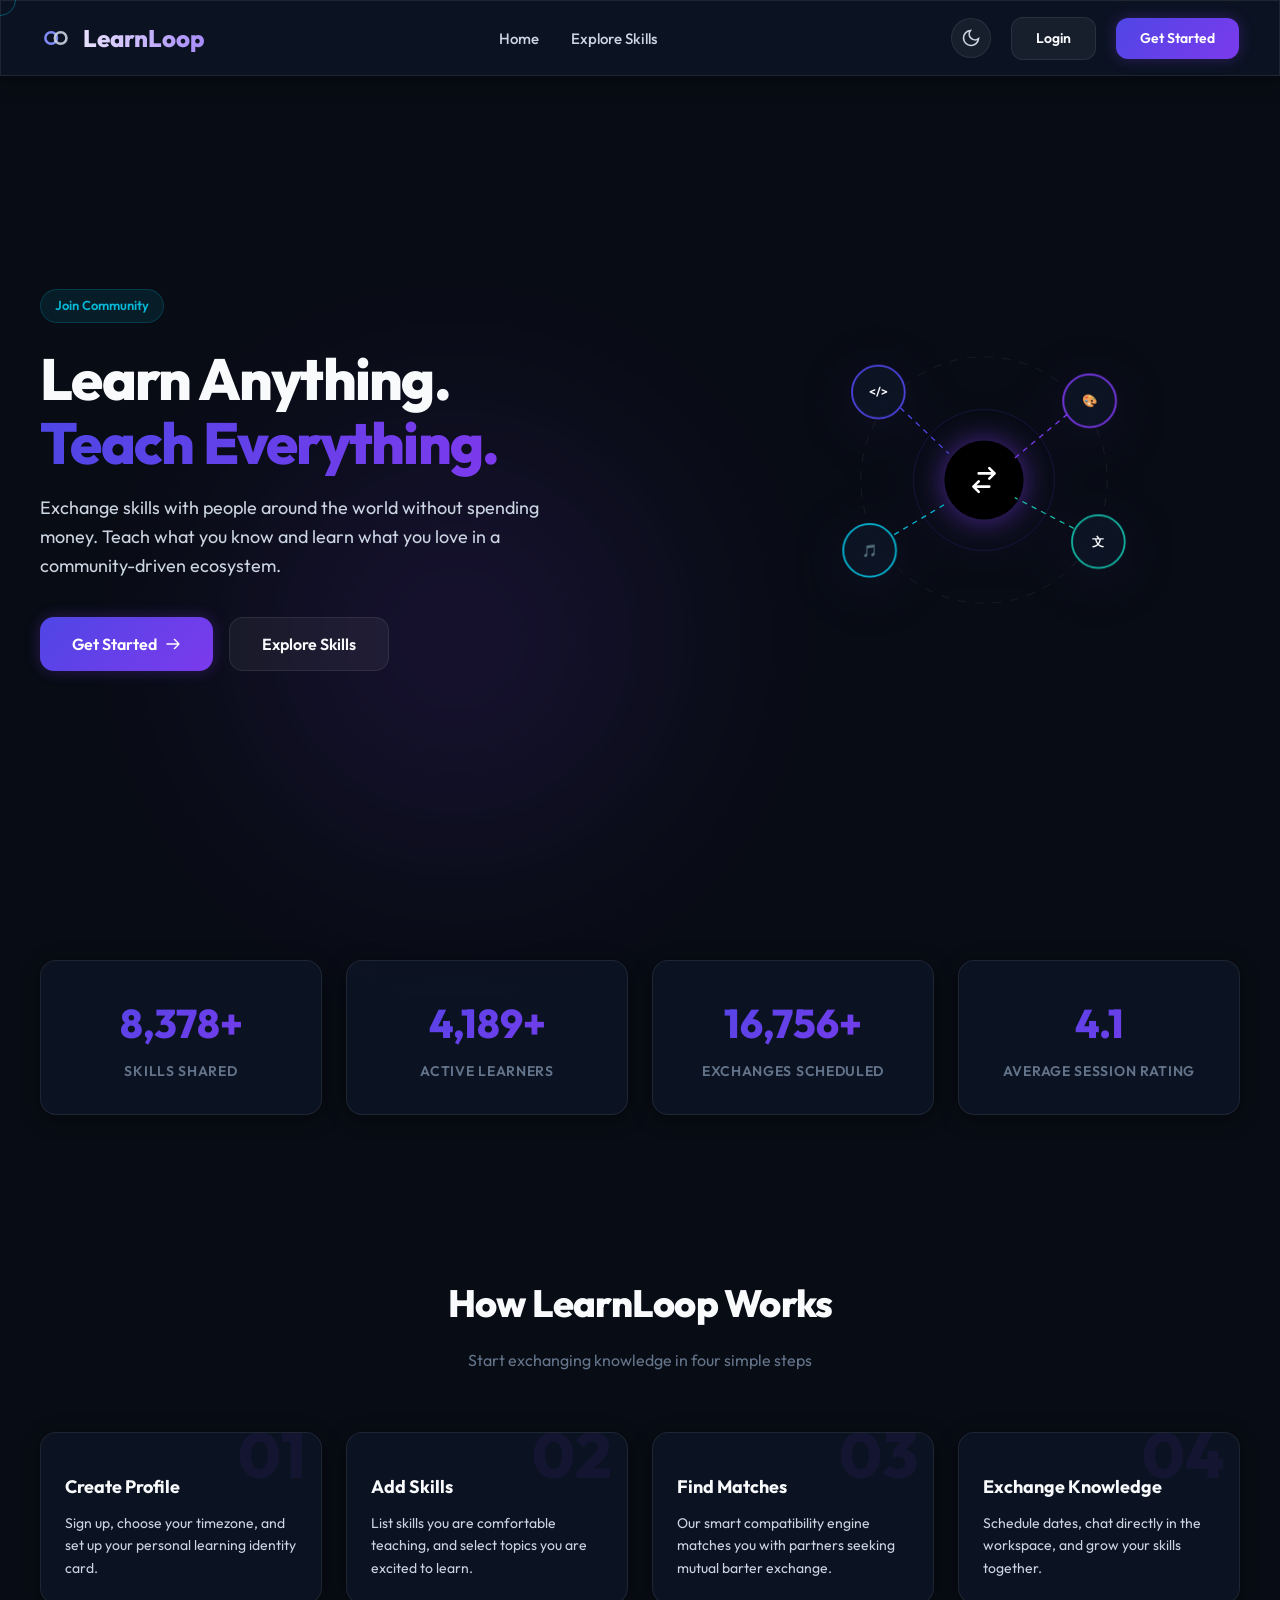
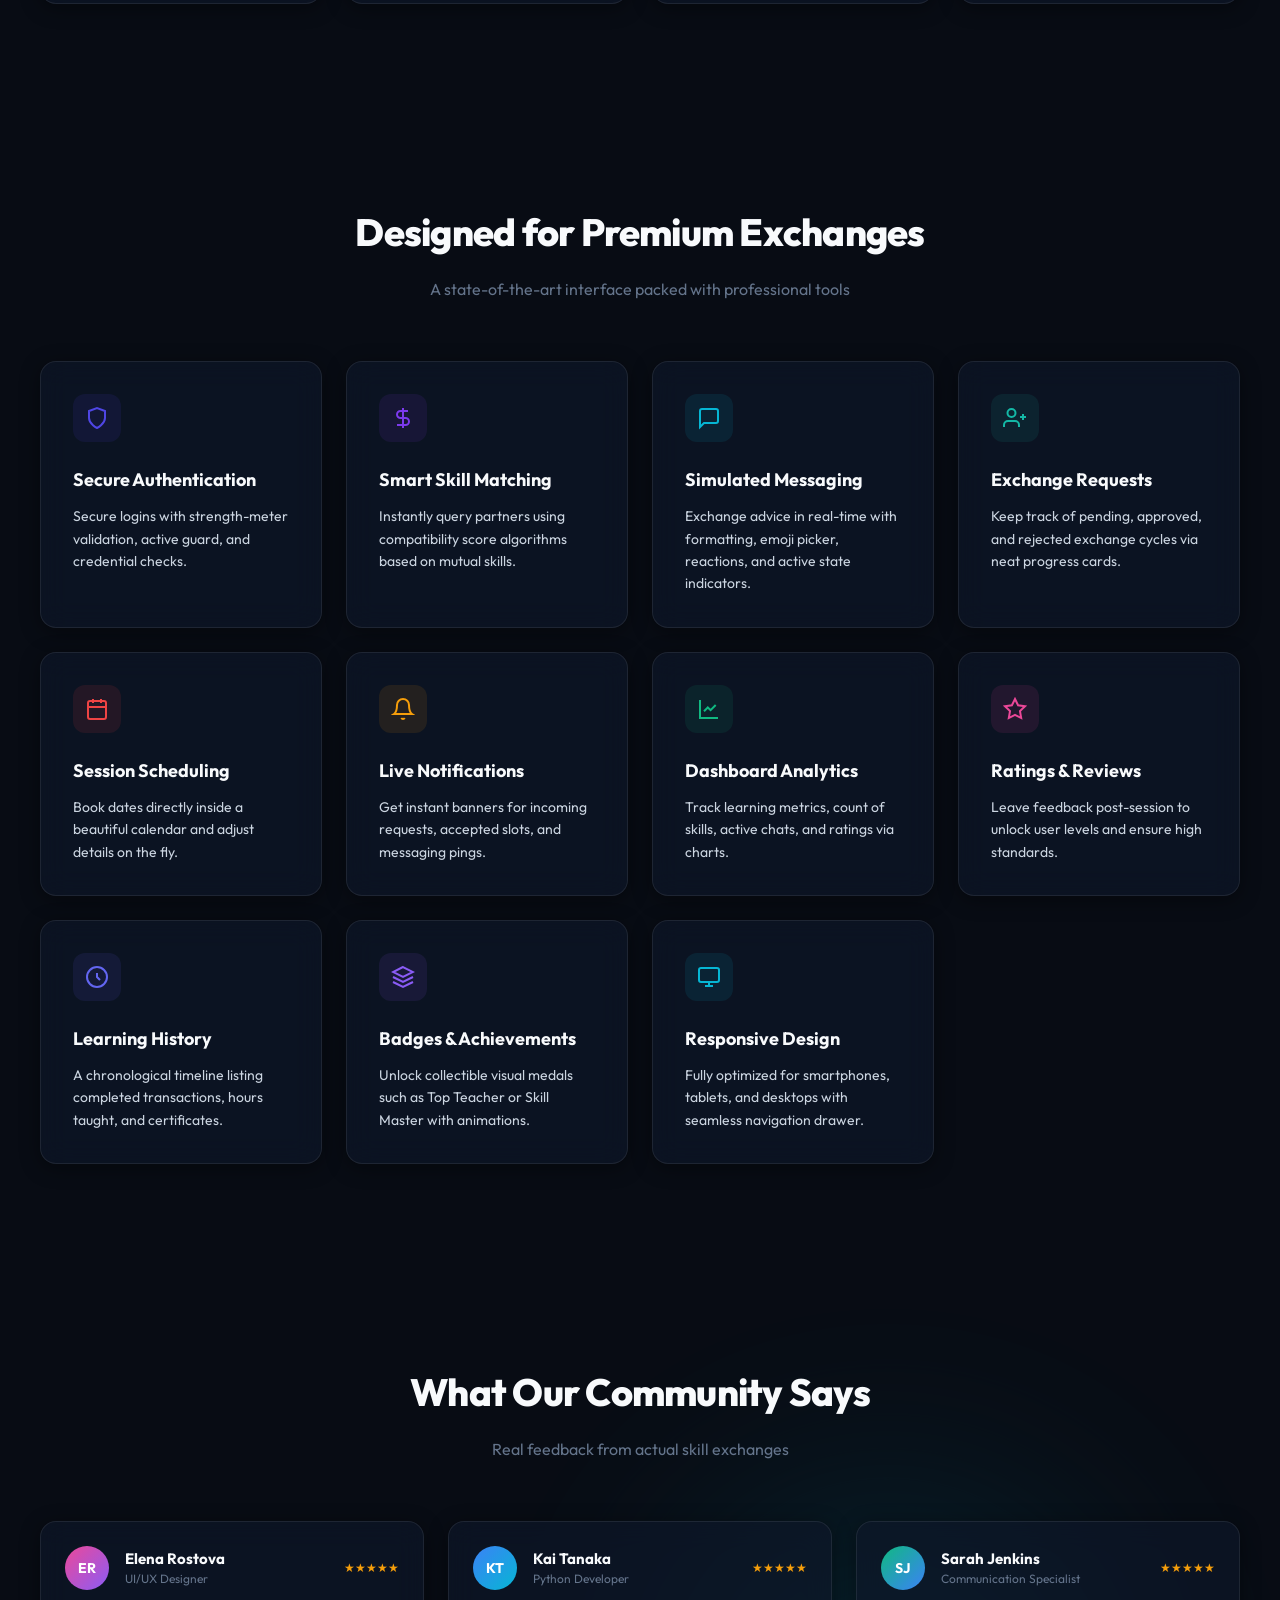
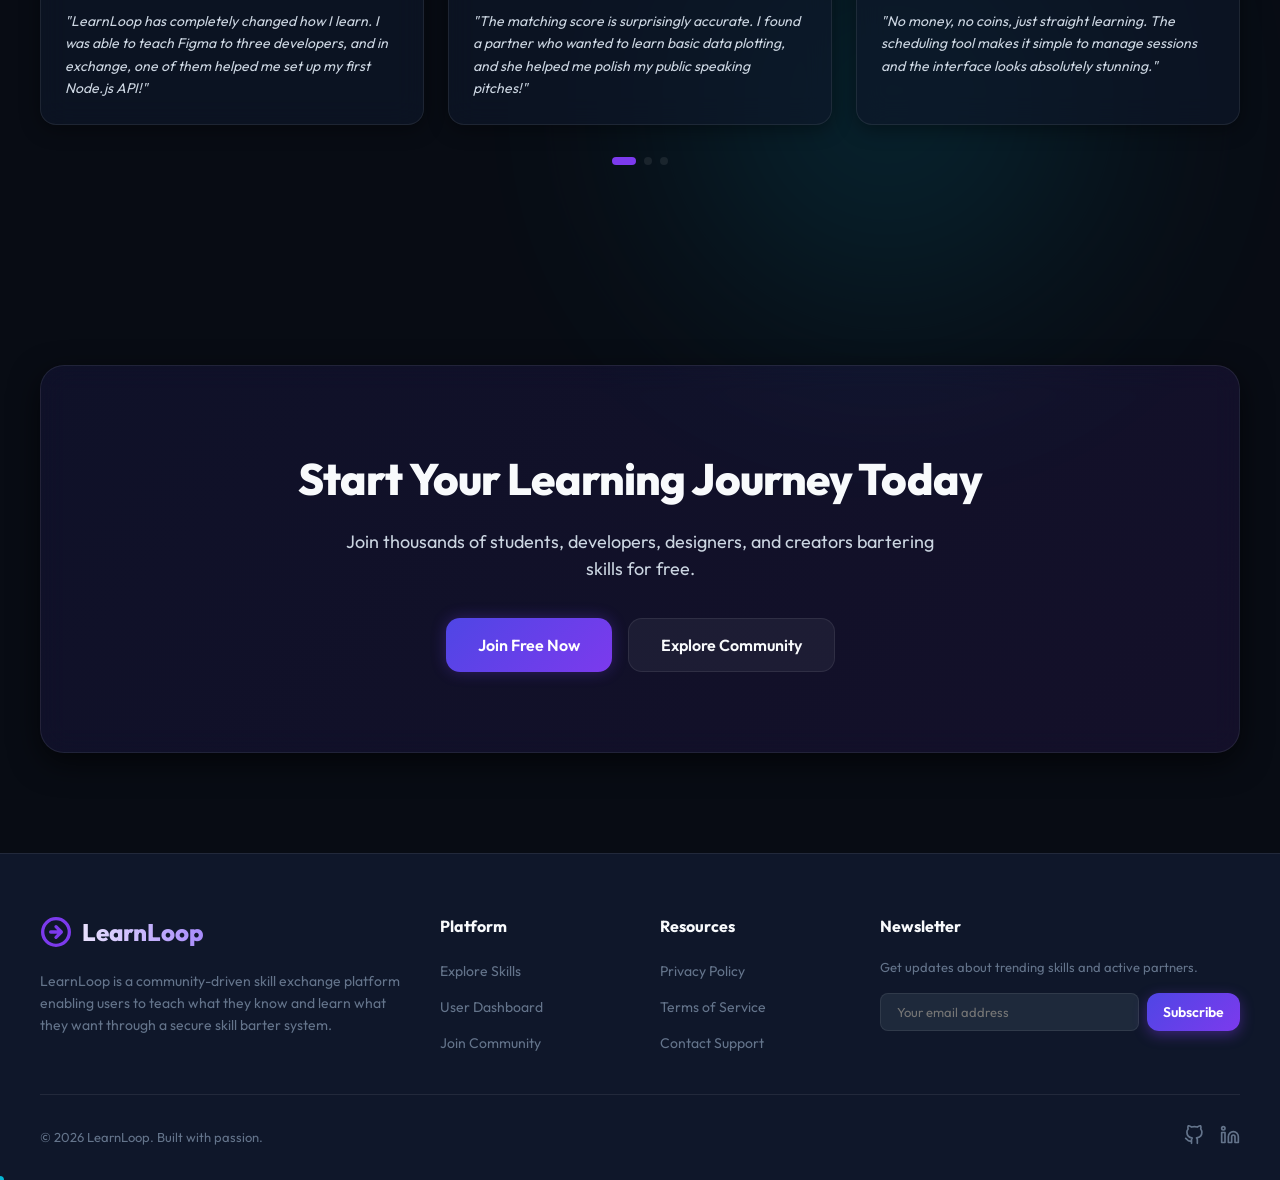
==== commit 9445202b: "add video conference" ====
--- a/frontend/index.html
+++ b/frontend/index.html
@@ -36,7 +36,7 @@
   <section class="hero-section">
     <div class="hero-container">
       <div class="hero-content">
-        <div class="badge-glowing">✨ Skill Barter Community</div>
+        <div class="badge-glowing">Join Community</div>
         <h1 class="hero-title">Learn Anything.<br><span class="gradient-text">Teach Everything.</span></h1>
         <p class="hero-subtitle">Exchange skills with people around the world without spending money. Teach what you
           know and learn what you love in a community-driven ecosystem.</p>
--- a/frontend/css/global.css
+++ b/frontend/css/global.css
@@ -690,6 +690,18 @@
   align-items: center;
   gap: 12px;
   overflow: hidden;
+  cursor: pointer;
+  padding: 6px;
+  border-radius: 8px;
+  transition: background-color 0.2s;
+}
+
+.sidebar-user:hover {
+  background-color: rgba(255, 255, 255, 0.05);
+}
+
+[data-theme="light"] .sidebar-user:hover {
+  background-color: rgba(0, 0, 0, 0.03);
 }
 
 .sidebar-user img {
@@ -1123,8 +1135,14 @@
 }
 
 #loader-screen.hidden {
+  display: flex !important;
   opacity: 0;
   visibility: hidden;
+  pointer-events: none;
+}
+
+.hidden {
+  display: none !important;
 }
 
 .loader-logo {
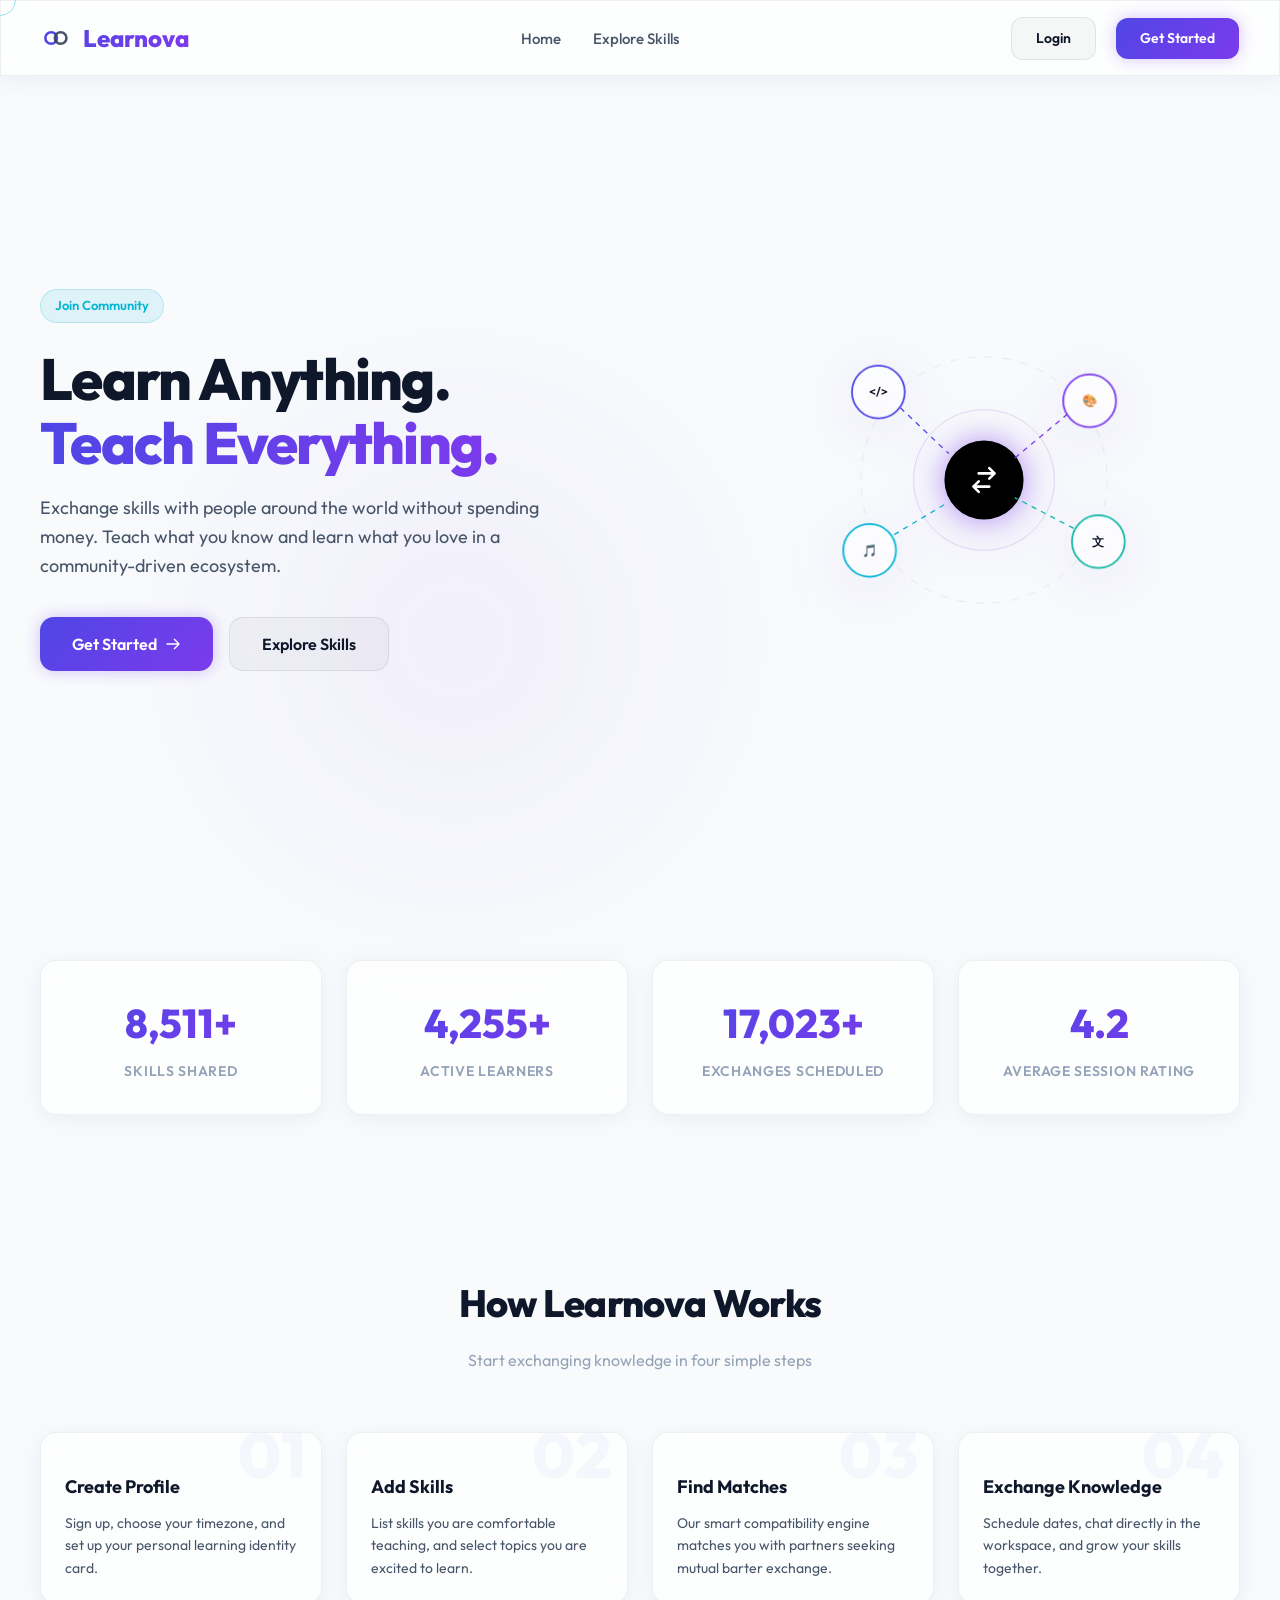
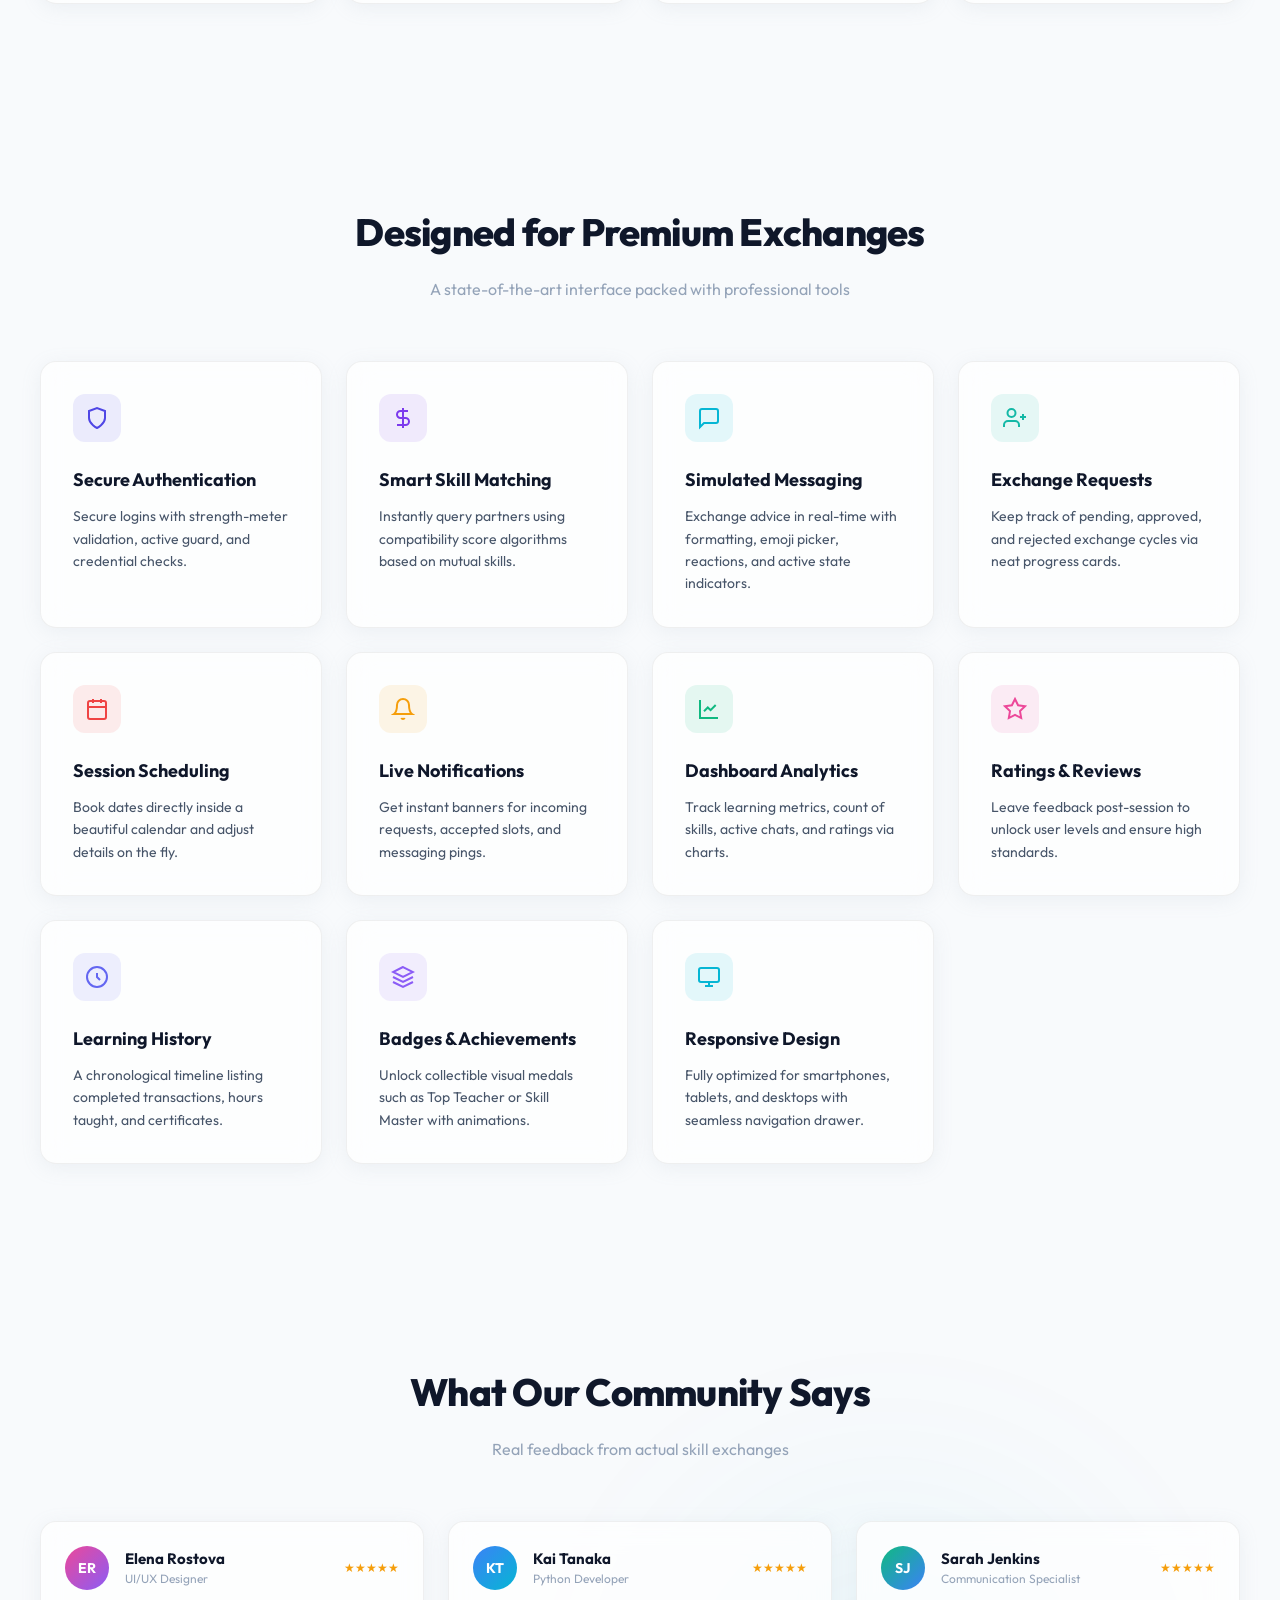
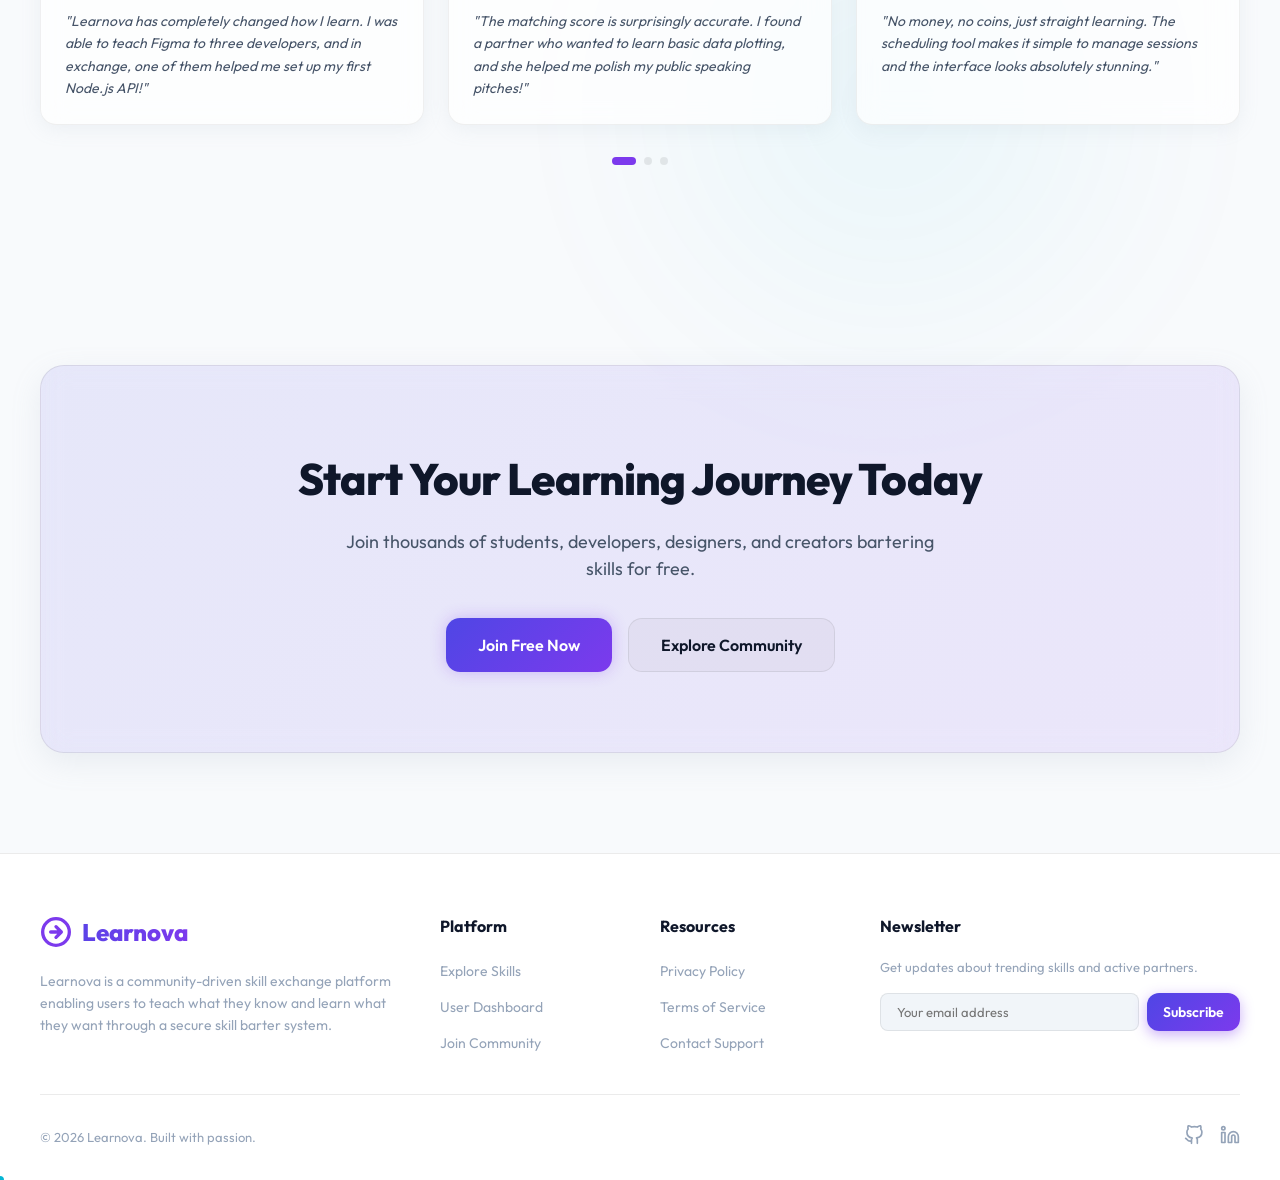
==== commit 9fca9fc1: "theme problem fixed" ====
--- a/frontend/index.html
+++ b/frontend/index.html
@@ -1,10 +1,10 @@
 <!DOCTYPE html>
-<html lang="en" data-theme="dark">
+<html lang="en" data-theme="light">
 
 <head>
   <meta charset="UTF-8">
   <meta name="viewport" content="width=device-width, initial-scale=1.0">
-  <title>LearnLoop - Learn Anything. Teach Everything.</title>
+  <title>Learnova- Learn Anything. Teach Everything.</title>
   <meta name="description"
     content="Exchange skills with people around the world without spending money. Teach what you know and learn what you love.">
   <link rel="stylesheet" href="css/global.css">
@@ -20,7 +20,7 @@
         <circle cx="14" cy="12" r="8" stroke="#8b5cf6" stroke-width="3" />
         <circle cx="27" cy="12" r="8" stroke="#94a3b8" stroke-width="3" stroke-opacity="0.8" />
       </svg>
-      <span>LearnLoop</span>
+      <span>Learnova</span>
     </div>
     <div class="loader-ring"></div>
   </div>
@@ -133,7 +133,7 @@
   <!-- How It Works Section -->
   <section class="how-it-works">
     <div class="section-header">
-      <h2 class="section-title">How LearnLoop Works</h2>
+      <h2 class="section-title">How Learnova Works</h2>
       <p class="section-subtitle">Start exchanging knowledge in four simple steps</p>
     </div>
     <div class="steps-grid">
@@ -309,7 +309,7 @@
             </div>
             <div class="rating-stars">★★★★★</div>
           </div>
-          <p class="feedback-text">"LearnLoop has completely changed how I learn. I was able to teach Figma to three
+          <p class="feedback-text">"Learnova has completely changed how I learn. I was able to teach Figma to three
             developers, and in exchange, one of them helped me set up my first Node.js API!"</p>
         </div>
         <!-- Slide 2 -->
@@ -370,9 +370,9 @@
             <circle cx="12" cy="12" r="10" />
             <path d="M8 12h8M12 8l4 4-4 4" stroke-linecap="round" stroke-linejoin="round" />
           </svg>
-          <span>LearnLoop</span>
+          <span>Learnova</span>
         </a>
-        <p>LearnLoop is a community-driven skill exchange platform enabling users to teach what they know and learn what
+        <p>Learnova is a community-driven skill exchange platform enabling users to teach what they know and learn what
           they want through a secure skill barter system.</p>
       </div>
       <div class="footer-col">
@@ -402,7 +402,7 @@
     </div>
 
     <div class="footer-bottom">
-      <p>&copy; 2026 LearnLoop. Built with passion.</p>
+      <p>&copy; 2026 Learnova. Built with passion.</p>
       <div class="social-links">
         <a href="#" class="social-link" aria-label="GitHub">
           <svg width="20" height="20" fill="none" stroke="currentColor" stroke-width="2" viewBox="0 0 24 24">
--- a/frontend/css/global.css
+++ b/frontend/css/global.css
@@ -9,12 +9,12 @@
   --teal: #14B8A6;
   --white: #ffffff;
   --slate-gray: #64748B;
-  
+
   /* Gradient Combinations */
   --grad-primary: linear-gradient(135deg, var(--indigo) 0%, var(--purple) 100%);
   --grad-cyan-teal: linear-gradient(135deg, var(--cyan) 0%, var(--teal) 100%);
   --grad-glowing: linear-gradient(90deg, var(--indigo), var(--purple), var(--cyan), var(--teal), var(--indigo));
-  
+
   /* Theme-Dependent Variables (Dark Mode Default) */
   --bg-primary: #080c14;
   --bg-secondary: #0f172a;
@@ -31,10 +31,10 @@
   --shadow-md: 0 4px 20px rgba(0, 0, 0, 0.4);
   --shadow-lg: 0 10px 30px rgba(0, 0, 0, 0.6);
   --input-bg: rgba(15, 23, 42, 0.8);
-  
+
   --logo-purple: #818cf8;
   --logo-grey: #cbd5e1;
-  
+
   --font-sans: 'Outfit', sans-serif;
   --navbar-height: 76px;
   --sidebar-width: 260px;
@@ -56,58 +56,118 @@
   --shadow-md: 0 4px 20px rgba(148, 163, 184, 0.12);
   --shadow-lg: 0 10px 30px rgba(148, 163, 184, 0.15);
   --input-bg: rgba(255, 255, 255, 0.9);
-  
+
   --logo-purple: #4f46e5;
   --logo-grey: #334155;
 }
 
 /* Animations */
 @keyframes fadeIn {
-  from { opacity: 0; }
-  to { opacity: 1; }
+  from {
+    opacity: 0;
+  }
+
+  to {
+    opacity: 1;
+  }
 }
 
 @keyframes slideUp {
-  from { opacity: 0; transform: translateY(30px); }
-  to { opacity: 1; transform: translateY(0); }
+  from {
+    opacity: 0;
+    transform: translateY(30px);
+  }
+
+  to {
+    opacity: 1;
+    transform: translateY(0);
+  }
 }
 
 @keyframes slideDown {
-  from { opacity: 0; transform: translateY(-20px); }
-  to { opacity: 1; transform: translateY(0); }
+  from {
+    opacity: 0;
+    transform: translateY(-20px);
+  }
+
+  to {
+    opacity: 1;
+    transform: translateY(0);
+  }
 }
 
 @keyframes scaleUp {
-  from { opacity: 0; transform: scale(0.95); }
-  to { opacity: 1; transform: scale(1); }
+  from {
+    opacity: 0;
+    transform: scale(0.95);
+  }
+
+  to {
+    opacity: 1;
+    transform: scale(1);
+  }
 }
 
 @keyframes float {
-  0% { transform: translateY(0px); }
-  50% { transform: translateY(-10px); }
-  100% { transform: translateY(0px); }
+  0% {
+    transform: translateY(0px);
+  }
+
+  50% {
+    transform: translateY(-10px);
+  }
+
+  100% {
+    transform: translateY(0px);
+  }
 }
 
 @keyframes pulseGlow {
-  0% { box-shadow: 0 0 10px rgba(124, 58, 237, 0.2); }
-  50% { box-shadow: 0 0 25px rgba(124, 58, 237, 0.4); }
-  100% { box-shadow: 0 0 10px rgba(124, 58, 237, 0.2); }
+  0% {
+    box-shadow: 0 0 10px rgba(124, 58, 237, 0.2);
+  }
+
+  50% {
+    box-shadow: 0 0 25px rgba(124, 58, 237, 0.4);
+  }
+
+  100% {
+    box-shadow: 0 0 10px rgba(124, 58, 237, 0.2);
+  }
 }
 
 @keyframes gradientPan {
-  0% { background-position: 0% 50%; }
-  50% { background-position: 100% 50%; }
-  100% { background-position: 0% 50%; }
+  0% {
+    background-position: 0% 50%;
+  }
+
+  50% {
+    background-position: 100% 50%;
+  }
+
+  100% {
+    background-position: 0% 50%;
+  }
 }
 
 @keyframes ringRotate {
-  from { transform: rotate(0deg); }
-  to { transform: rotate(360deg); }
+  from {
+    transform: rotate(0deg);
+  }
+
+  to {
+    transform: rotate(360deg);
+  }
 }
 
 @keyframes shimmer {
-  0% { background-position: -200% 0; }
-  100% { background-position: 200% 0; }
+  0% {
+    background-position: -200% 0;
+  }
+
+  100% {
+    background-position: 200% 0;
+  }
 }
 
 /* General Layout Setup */
@@ -137,14 +197,17 @@
   width: 8px;
   height: 8px;
 }
+
 ::-webkit-scrollbar-track {
   background: var(--bg-primary);
 }
+
 ::-webkit-scrollbar-thumb {
   background: var(--bg-tertiary);
   border-radius: 10px;
   border: 2px solid var(--bg-primary);
 }
+
 ::-webkit-scrollbar-thumb:hover {
   background: var(--purple);
 }
@@ -202,7 +265,9 @@
 
 /* Hide custom cursor on mobile */
 @media (max-width: 1024px) {
-  #custom-cursor, #custom-cursor-ring {
+
+  #custom-cursor,
+  #custom-cursor-ring {
     display: none !important;
   }
 }
@@ -358,6 +423,7 @@
   background: rgba(0, 0, 0, 0.03);
   border: 1px solid var(--border-color);
 }
+
 [data-theme="light"] .btn-secondary:hover {
   background: rgba(0, 0, 0, 0.06);
 }
@@ -409,6 +475,7 @@
 [data-theme="light"] .btn-icon {
   background: rgba(0, 0, 0, 0.03);
 }
+
 [data-theme="light"] .btn-icon:hover {
   background: rgba(0, 0, 0, 0.08);
 }
@@ -454,7 +521,8 @@
   transform: scale(1.1);
 }
 
-.avatar-trigger svg, .avatar-trigger img {
+.avatar-trigger svg,
+.avatar-trigger img {
   width: 100%;
   height: 100%;
   border-radius: 50%;
@@ -474,7 +542,8 @@
   flex-shrink: 0;
 }
 
-.sidebar-user-avatar svg, .sidebar-user-avatar img {
+.sidebar-user-avatar svg,
+.sidebar-user-avatar img {
   width: 100%;
   height: 100%;
   border-radius: 50%;
@@ -604,6 +673,38 @@
   padding: 24px 16px;
   border-right: 1px solid var(--border-color);
   background: var(--bg-secondary);
+  transition: width 0.3s cubic-bezier(0.4, 0, 0.2, 1), padding 0.3s cubic-bezier(0.4, 0, 0.2, 1);
+}
+
+/* Sidebar Header & Collapse Toggle styles */
+.sidebar-header {
+  display: flex;
+  align-items: center;
+  justify-content: space-between;
+  margin-bottom: 32px;
+  padding: 0 8px;
+}
+
+.sidebar-collapse-btn {
+  background: none;
+  border: none;
+  color: var(--text-muted);
+  cursor: pointer;
+  display: flex;
+  align-items: center;
+  justify-content: center;
+  padding: 6px;
+  border-radius: 8px;
+  transition: all 0.2s ease;
+}
+
+.sidebar-collapse-btn:hover {
+  background: rgba(255, 255, 255, 0.05);
+  color: var(--text-primary);
+}
+
+[data-theme="light"] .sidebar-collapse-btn:hover {
+  background: rgba(0, 0, 0, 0.03);
 }
 
 .sidebar-logo {
@@ -616,8 +717,7 @@
   background: linear-gradient(90deg, #fff 0%, #a78bfa 100%);
   -webkit-background-clip: text;
   -webkit-text-fill-color: transparent;
-  padding: 0 8px;
-  margin-bottom: 32px;
+  padding: 0;
 }
 
 [data-theme="light"] .sidebar-logo {
@@ -758,6 +858,7 @@
   -webkit-background-clip: text;
   -webkit-text-fill-color: transparent;
 }
+
 [data-theme="light"] .page-title h1 {
   background: linear-gradient(90deg, var(--text-primary), var(--slate-gray));
   -webkit-background-clip: text;
@@ -839,6 +940,7 @@
   background: rgba(16, 185, 129, 0.15);
   border: 1px solid rgba(16, 185, 129, 0.2);
 }
+
 .toast-success::before {
   background: #10b981;
 }
@@ -847,6 +949,7 @@
   background: rgba(239, 68, 68, 0.15);
   border: 1px solid rgba(239, 68, 68, 0.2);
 }
+
 .toast-error::before {
   background: #ef4444;
 }
@@ -855,6 +958,7 @@
   background: rgba(6, 182, 212, 0.15);
   border: 1px solid rgba(6, 182, 212, 0.2);
 }
+
 .toast-info::before {
   background: var(--cyan);
 }
@@ -1182,14 +1286,25 @@
   cursor: pointer;
 }
 
+/* Mobile Header Bar & Sidebar Overlay Defaults */
+.mobile-header-bar {
+  display: none;
+}
+
+.sidebar-overlay {
+  display: none;
+}
+
 /* Responsive adjustments */
 @media (max-width: 768px) {
   .navbar {
     padding: 0 20px;
   }
+
   .mobile-nav-toggle {
     display: block;
   }
+
   .nav-links {
     position: fixed;
     top: var(--navbar-height);
@@ -1204,28 +1319,178 @@
     transition: left 0.4s ease;
     border-top: 1px solid var(--border-color);
   }
+
   .nav-links.active {
     left: 0;
   }
+
   .footer-grid {
     grid-template-columns: 1fr;
   }
+
   .footer-bottom {
     flex-direction: column;
     gap: 16px;
     text-align: center;
   }
-  
+
   /* Sidebar for logged-in pages mobile support */
   .sidebar {
     left: -100%;
     transition: left 0.3s ease;
   }
+
   .sidebar.active {
     left: 0;
   }
+
   .main-content {
     margin-left: 0;
     padding: 24px 16px;
   }
-}
+
+  /* Mobile Dashboard Top Header Bar styling */
+  .mobile-header-bar {
+    display: flex;
+    align-items: center;
+    justify-content: space-between;
+    position: fixed;
+    top: 0;
+    left: 0;
+    width: 100%;
+    height: 60px;
+    padding: 0 16px;
+    z-index: 900;
+    background: var(--glass-bg);
+    border-bottom: 1px solid var(--border-color);
+    backdrop-filter: blur(12px);
+    -webkit-backdrop-filter: blur(12px);
+  }
+
+  .mobile-sidebar-toggle {
+    background: none;
+    border: none;
+    color: var(--text-primary);
+    cursor: pointer;
+    display: flex;
+    align-items: center;
+    justify-content: center;
+    padding: 4px;
+  }
+
+  .mobile-logo-text {
+    font-size: 18px;
+    font-weight: 800;
+    color: var(--text-primary);
+    background: linear-gradient(90deg, #fff 0%, #a78bfa 100%);
+    -webkit-background-clip: text;
+    -webkit-text-fill-color: transparent;
+  }
+
+  [data-theme="light"] .mobile-logo-text {
+    background: linear-gradient(90deg, var(--indigo) 0%, var(--purple) 100%);
+    -webkit-background-clip: text;
+    -webkit-text-fill-color: transparent;
+  }
+
+  .mobile-avatar-wrap {
+    width: 32px;
+    height: 32px;
+    border-radius: 50%;
+    overflow: hidden;
+  }
+
+  .sidebar-overlay {
+    display: block;
+    position: fixed;
+    top: 0;
+    left: 0;
+    width: 100vw;
+    height: 100vh;
+    background: rgba(0, 0, 0, 0.5);
+    backdrop-filter: blur(4px);
+    -webkit-backdrop-filter: blur(4px);
+    z-index: 950;
+    opacity: 0;
+    pointer-events: none;
+    transition: opacity 0.3s ease;
+  }
+
+  .sidebar-overlay.active {
+    opacity: 1;
+    pointer-events: auto;
+  }
+
+  .sidebar {
+    height: 100vh;
+    z-index: 1000;
+    box-shadow: 10px 0 30px rgba(0, 0, 0, 0.5);
+  }
+
+  /* Add padding-top to main container on mobile to prevent overlapping */
+  .dashboard-layout {
+    padding-top: 60px;
+  }
+
+  .sidebar-collapse-btn {
+    display: none !important;
+  }
+}
+
+/* Desktop Collapsed Sidebar Styles */
+@media (min-width: 769px) {
+
+  /* Layout constraints when collapsed */
+  .sidebar-collapsed .sidebar {
+    width: 80px;
+    padding: 24px 12px;
+  }
+
+  .sidebar-collapsed .main-content {
+    margin-left: 80px;
+  }
+
+  /* Hide text content, keep icons */
+  .sidebar.collapsed .logo-name,
+  .sidebar.collapsed .sidebar-item a span,
+  .sidebar.collapsed .sidebar-user .user-details,
+  .sidebar.collapsed .sidebar-footer {
+    display: none;
+  }
+
+  .sidebar.collapsed .sidebar-item a {
+    justify-content: center;
+    padding: 12px;
+    gap: 0;
+  }
+
+  .sidebar.collapsed .sidebar-user {
+    justify-content: center;
+    padding: 6px;
+    gap: 0;
+  }
+
+  .sidebar.collapsed .sidebar-logo {
+    justify-content: center;
+    padding: 0;
+    gap: 0;
+  }
+
+  /* Rotate the collapse arrow pointing right */
+  .sidebar.collapsed #desktop-sidebar-collapse-btn {
+    transform: rotate(180deg);
+  }
+
+  /* Center collapse button in collapsed header */
+  .sidebar.collapsed .sidebar-header {
+    flex-direction: column;
+    gap: 16px;
+    padding: 0;
+  }
+}
+
+/* Hide the theme toggle button globally */
+.theme-toggle-btn,
+.theme-toggle {
+  display: none !important;
+}
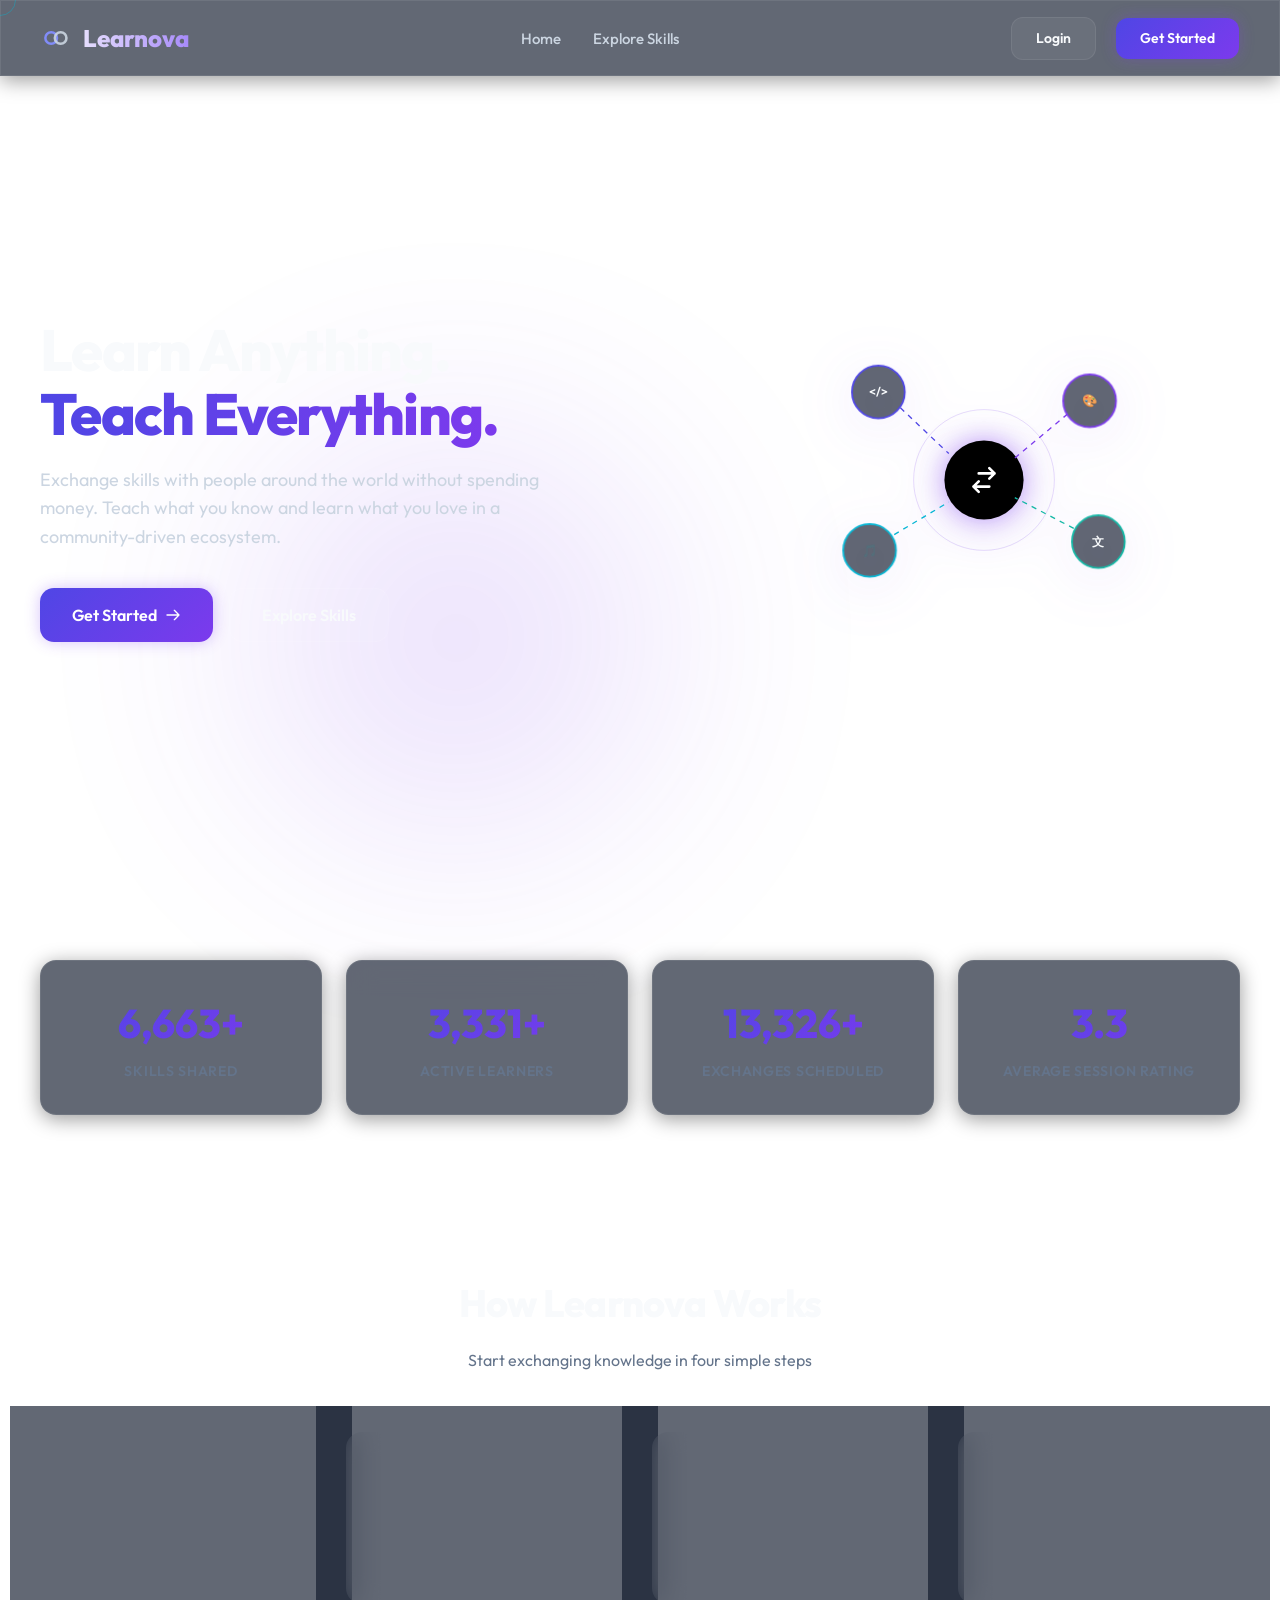
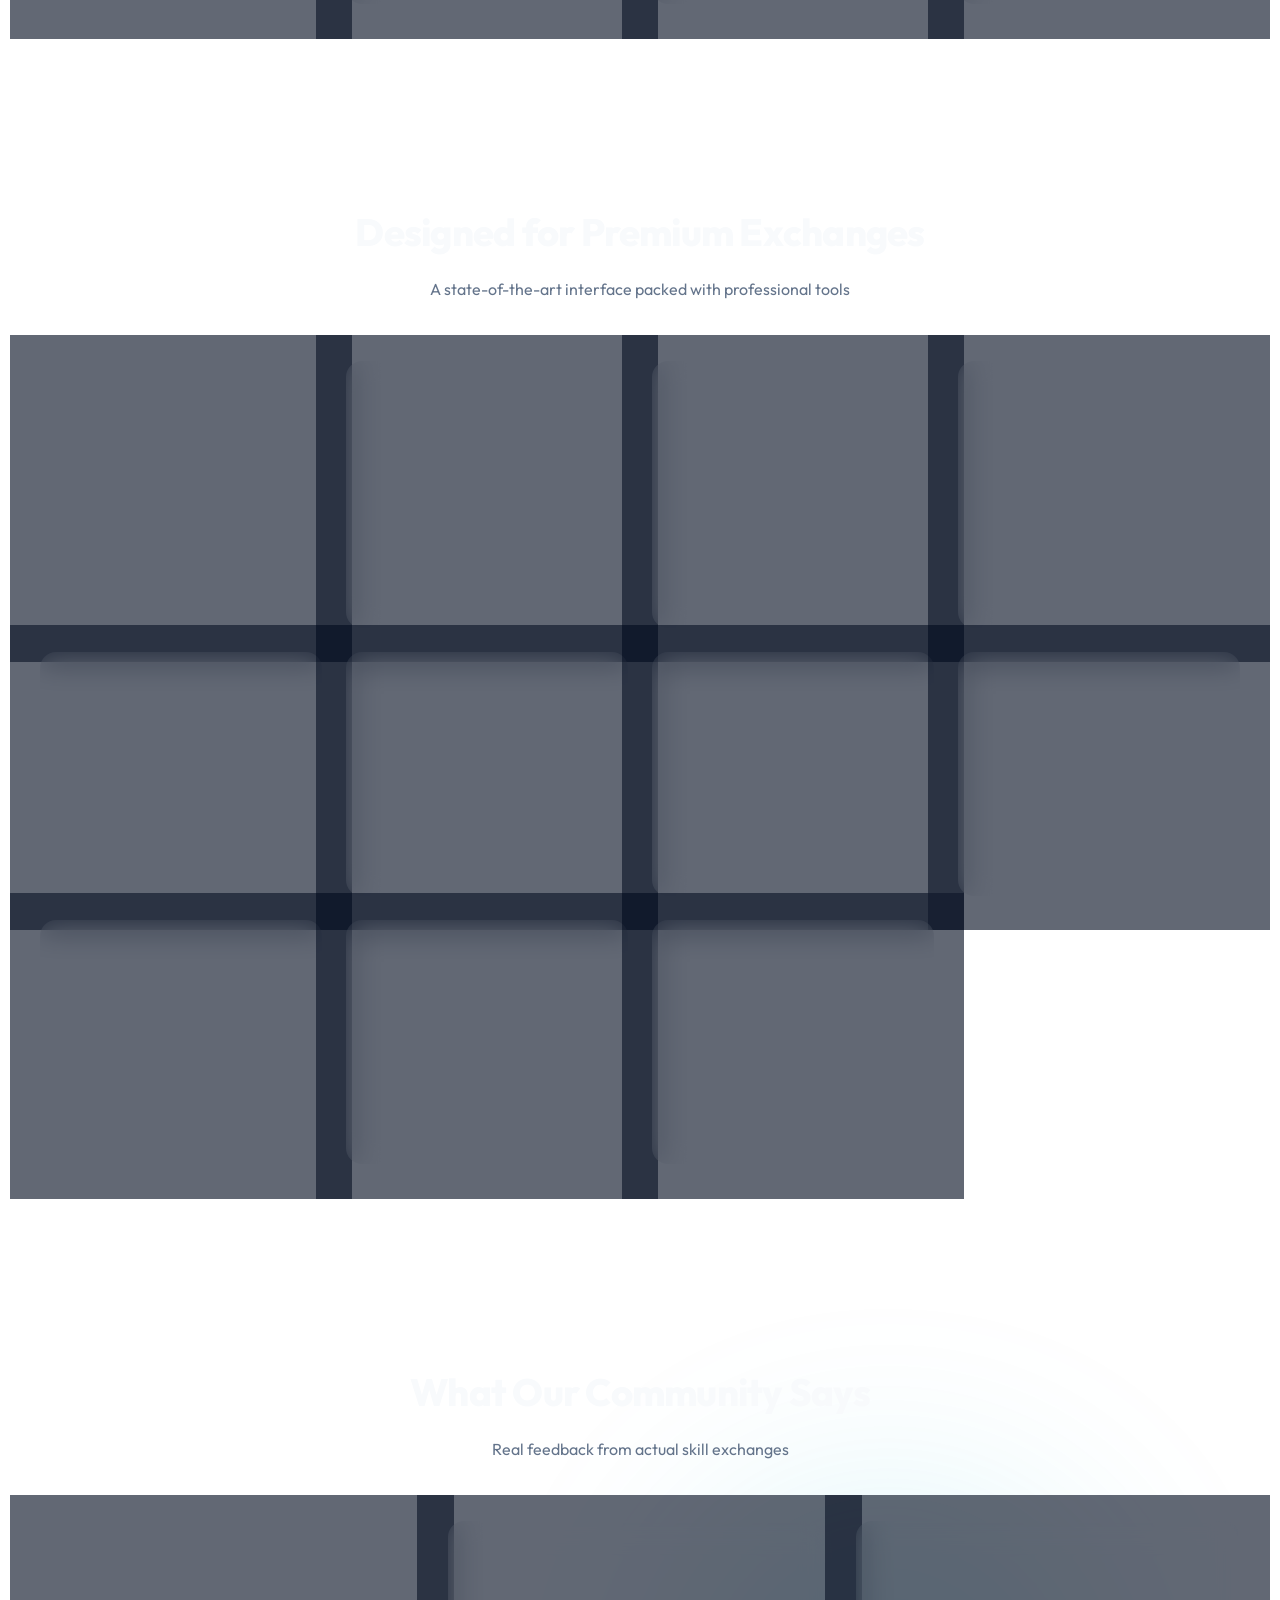
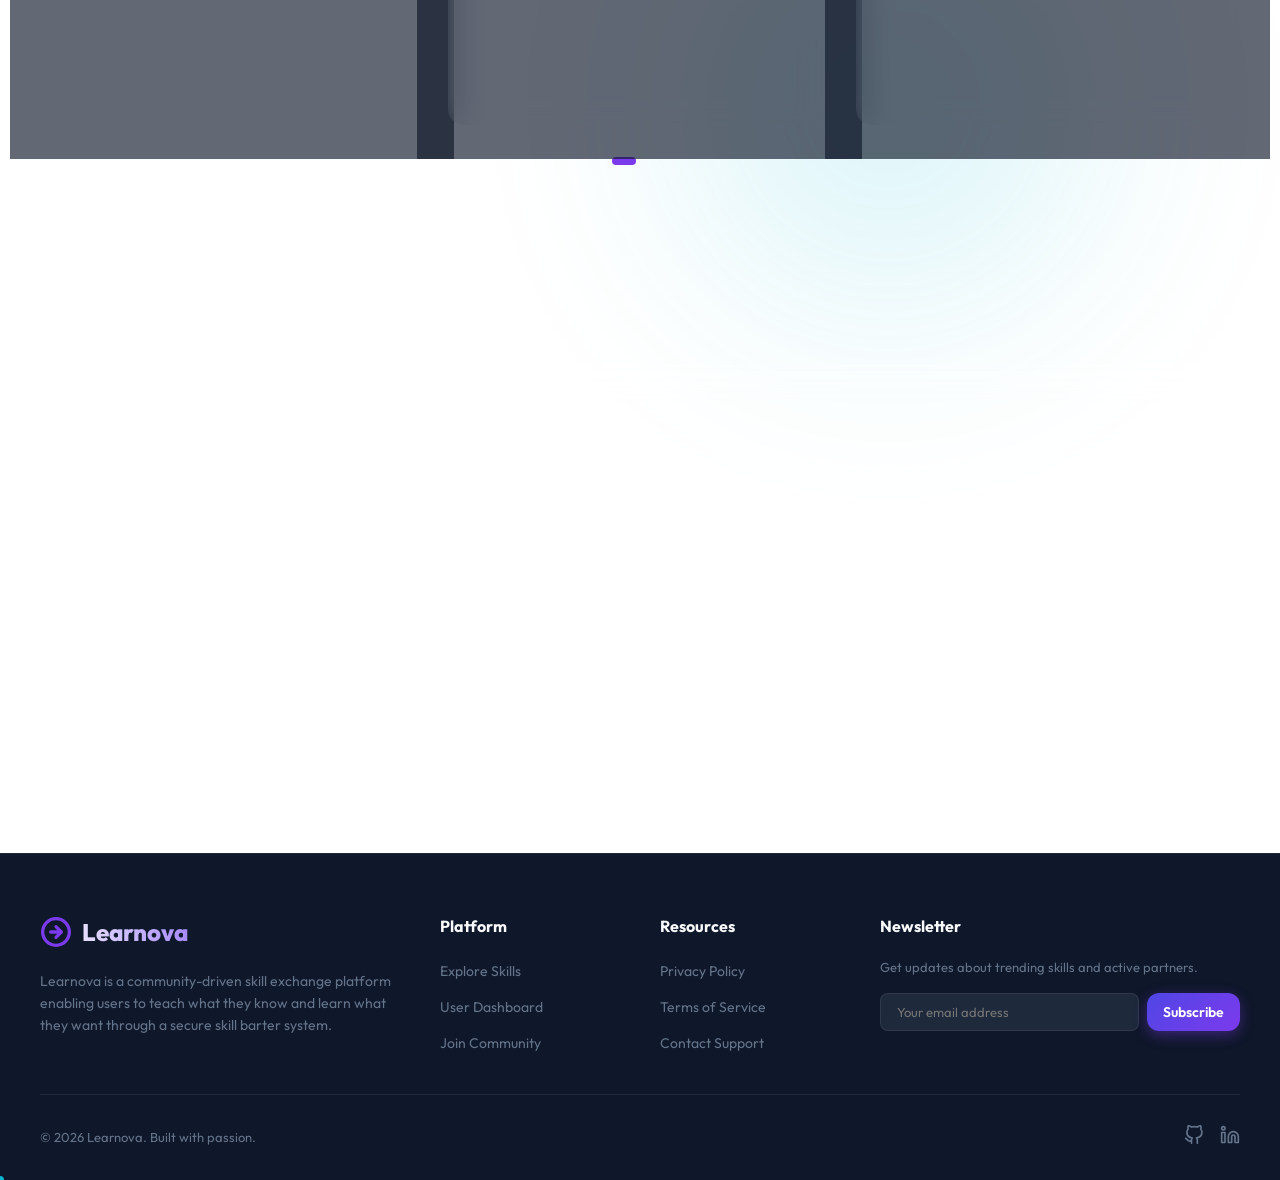
==== commit 41b0e269: "feat: Add Terms, Privacy, and Google Form support links" ====
--- a/frontend/index.html
+++ b/frontend/index.html
@@ -36,7 +36,7 @@
   <section class="hero-section">
     <div class="hero-container">
       <div class="hero-content">
-        <div class="badge-glowing">Join Community</div>
+        <!-- <div class="badge-glowing">Join Community</div> -->
         <h1 class="hero-title">Learn Anything.<br><span class="gradient-text">Teach Everything.</span></h1>
         <p class="hero-subtitle">Exchange skills with people around the world without spending money. Teach what you
           know and learn what you love in a community-driven ecosystem.</p>
@@ -386,9 +386,9 @@
       <div class="footer-col">
         <h3>Resources</h3>
         <ul>
-          <li><a href="#">Privacy Policy</a></li>
-          <li><a href="#">Terms of Service</a></li>
-          <li><a href="#">Contact Support</a></li>
+          <li><a href="privacy.html">Privacy Policy</a></li>
+          <li><a href="terms.html">Terms of Service</a></li>
+          <li><a href="https://forms.gle/CmgcCVijzdc2uW24A" target="_blank" rel="noopener noreferrer">Contact Support</a></li>
         </ul>
       </div>
       <div class="footer-col">
--- a/frontend/css/global.css
+++ b/frontend/css/global.css
@@ -1493,4 +1493,72 @@
 .theme-toggle-btn,
 .theme-toggle {
   display: none !important;
+}
+
+/* ==========================================================
+   Clean Premium SaaS Light-Mode Background & Subtle Grid
+   ========================================================== */
+
+.light-saas-bg {
+  position: fixed;
+  inset: 0;
+  width: 100vw;
+  height: 100vh;
+  z-index: -10;
+  overflow: hidden;
+  pointer-events: none;
+  background-color: var(--bg-primary);
+  /* Subtle repeating dot grid */
+  background-image: radial-gradient(rgba(124, 58, 237, 0.05) 1.5px, transparent 1.5px);
+  background-size: 32px 32px;
+}
+
+.saas-bg-orb {
+  position: absolute;
+  border-radius: 50%;
+  filter: blur(120px);
+  opacity: 0.8;
+  will-change: transform;
+}
+
+.saas-orb-1 {
+  width: 500px;
+  height: 500px;
+  background: radial-gradient(circle, rgba(99, 102, 241, 0.12) 0%, rgba(255, 255, 255, 0) 70%);
+  top: -10%;
+  left: 5%;
+  animation: saas-drift-1 25s ease-in-out infinite alternate;
+}
+
+.saas-orb-2 {
+  width: 600px;
+  height: 600px;
+  background: radial-gradient(circle, rgba(6, 182, 212, 0.08) 0%, rgba(255, 255, 255, 0) 70%);
+  bottom: -15%;
+  right: 5%;
+  animation: saas-drift-2 30s ease-in-out infinite alternate;
+}
+
+/* Light mode modifications for body & default tags */
+body {
+  position: relative;
+  background-color: transparent !important; /* Let saas bg show through */
+}
+
+@keyframes saas-drift-1 {
+  0% { transform: translate3d(0, 0, 0) scale(1); }
+  50% { transform: translate3d(80px, 40px, 0) scale(1.1); }
+  100% { transform: translate3d(-30px, -60px, 0) scale(0.9); }
+}
+
+@keyframes saas-drift-2 {
+  0% { transform: translate3d(0, 0, 0) scale(1); }
+  50% { transform: translate3d(-60px, -50px, 0) scale(1.15); }
+  100% { transform: translate3d(40px, 60px, 0) scale(0.85); }
+}
+
+@media (prefers-reduced-motion: reduce) {
+  .saas-bg-orb {
+    animation: none !important;
+  }
 }
